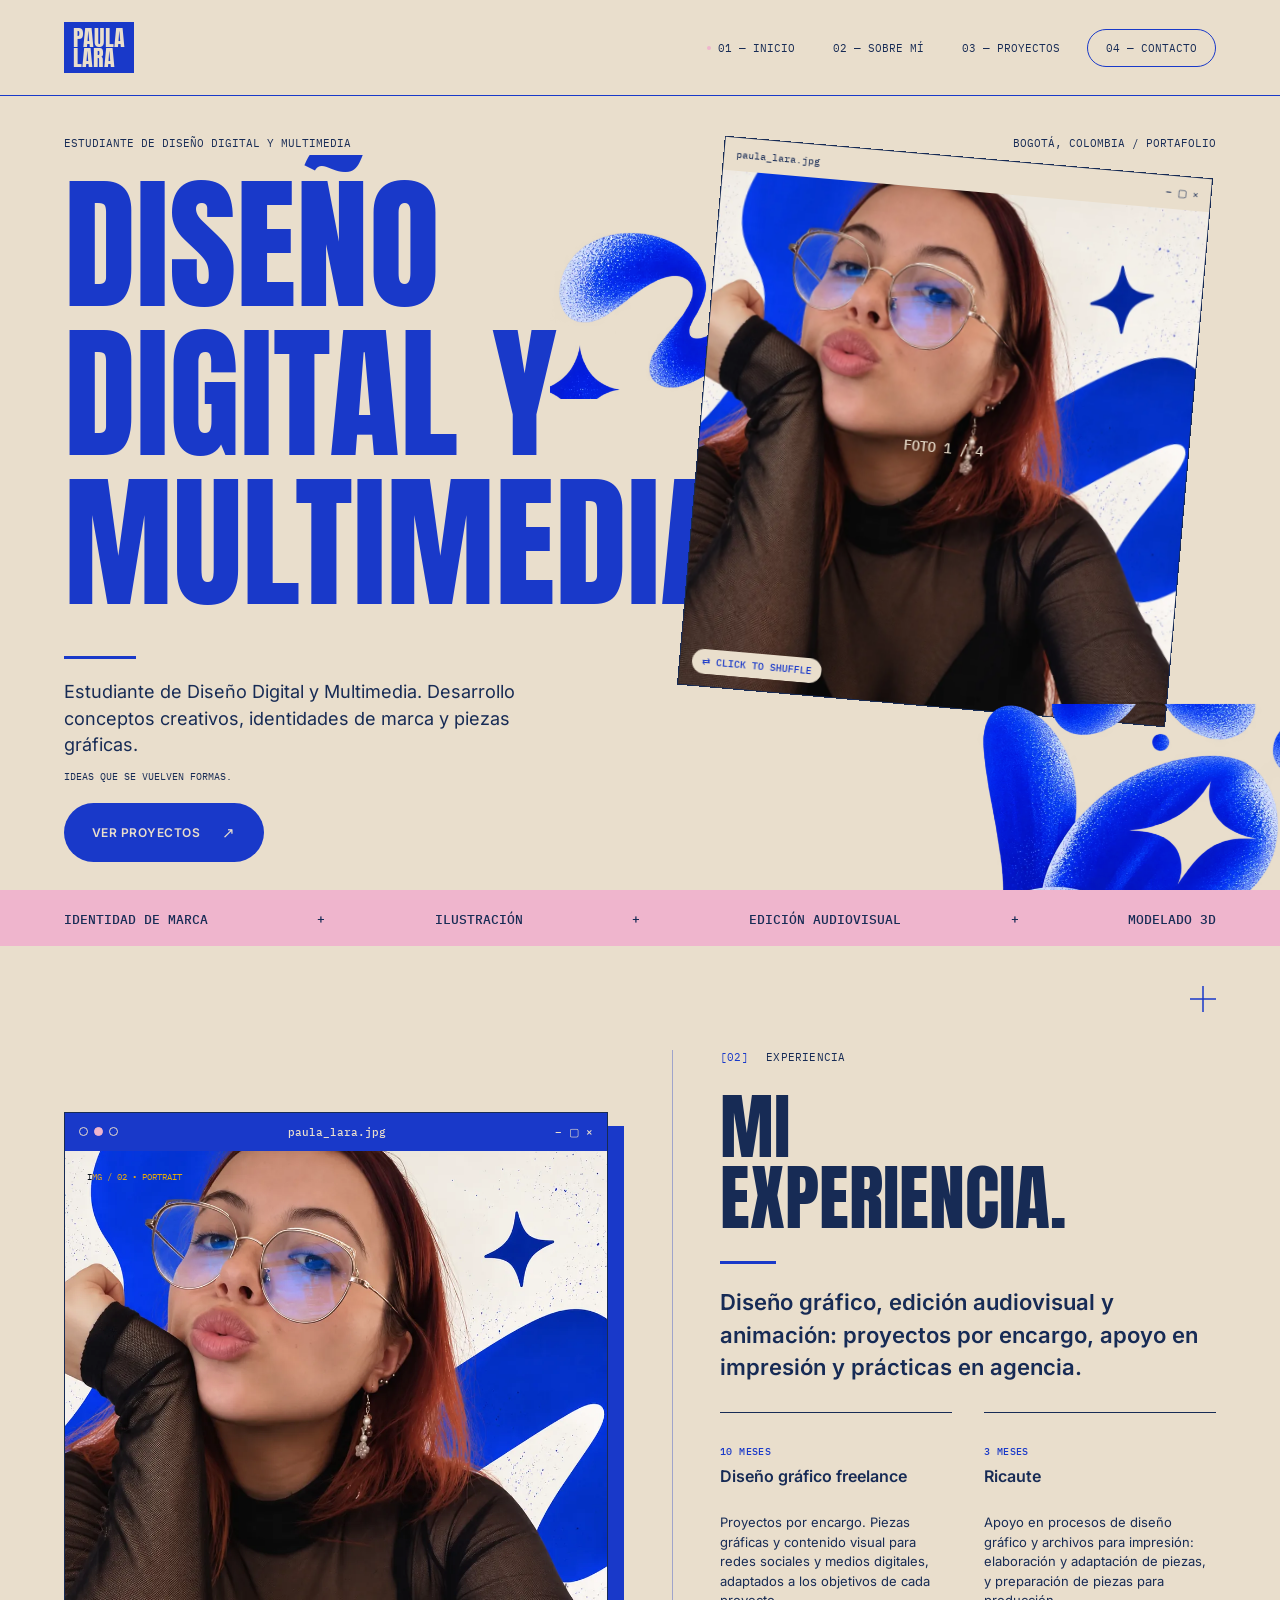
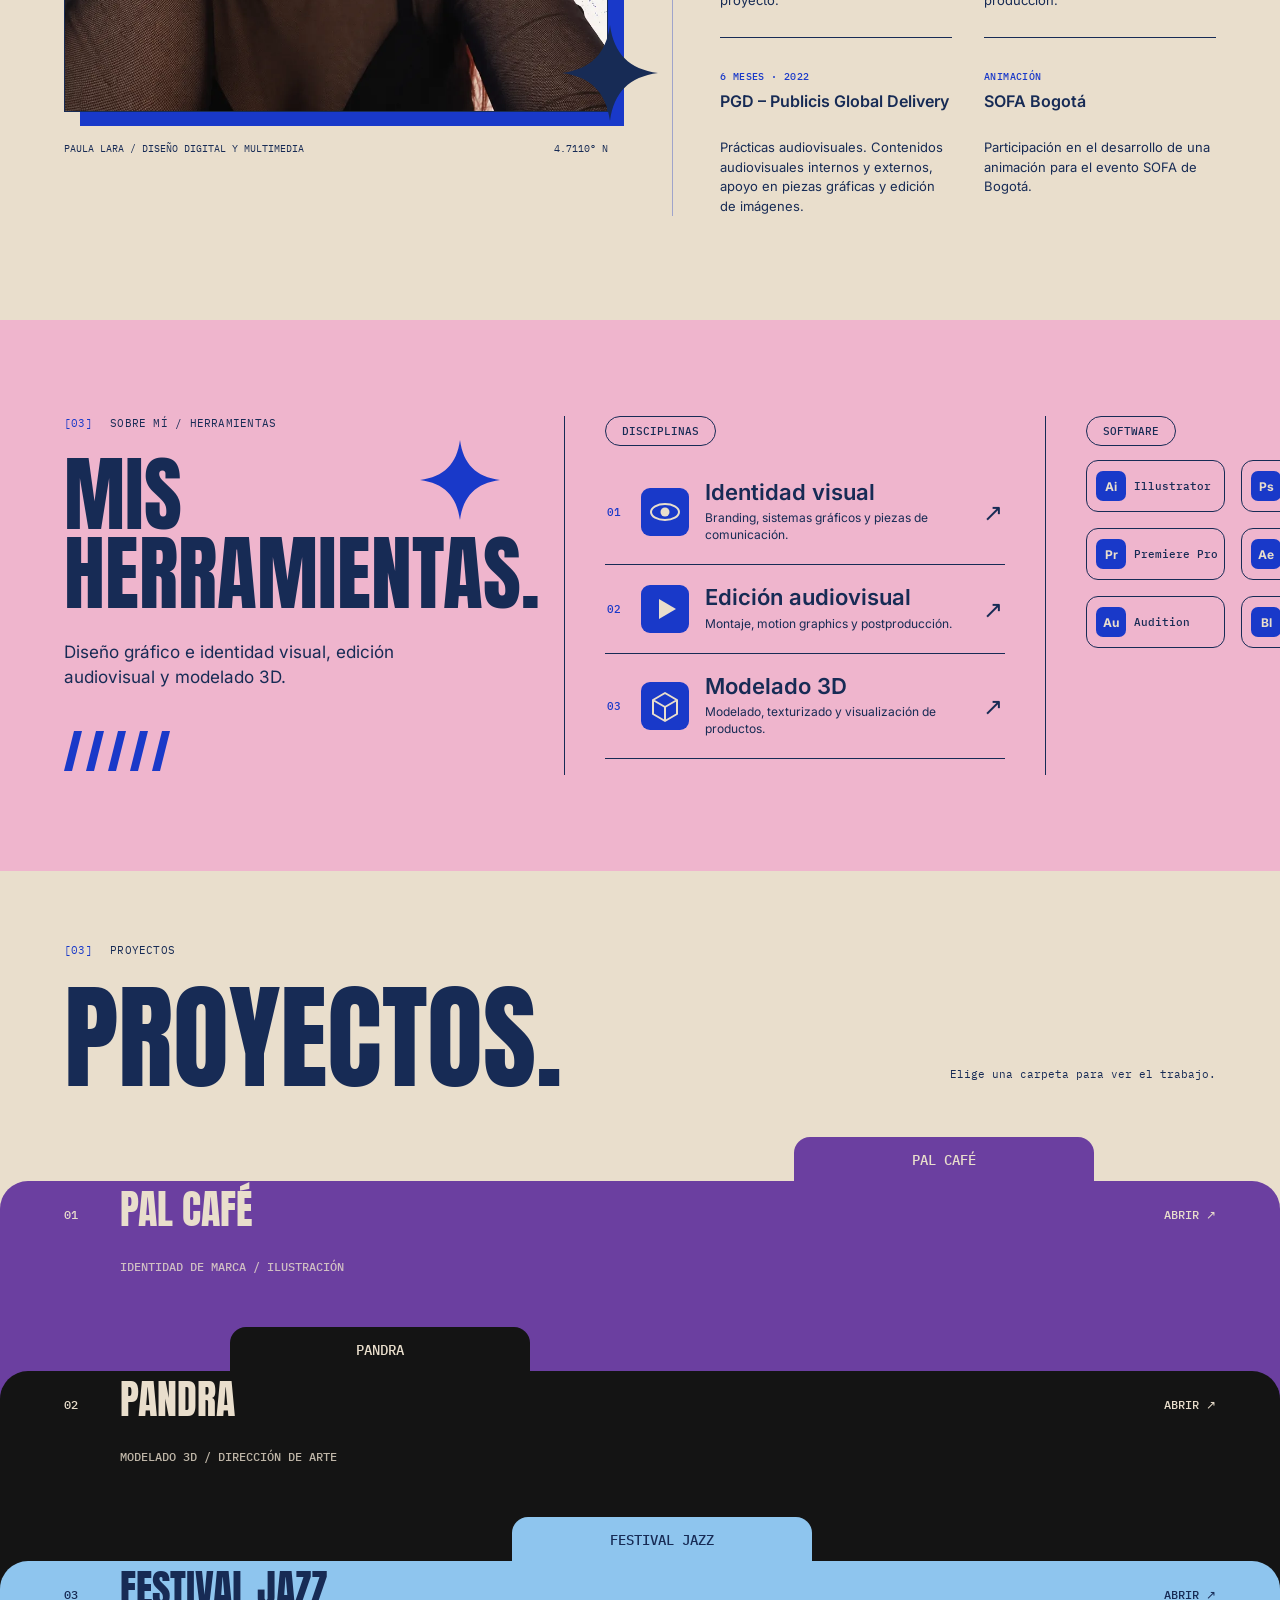
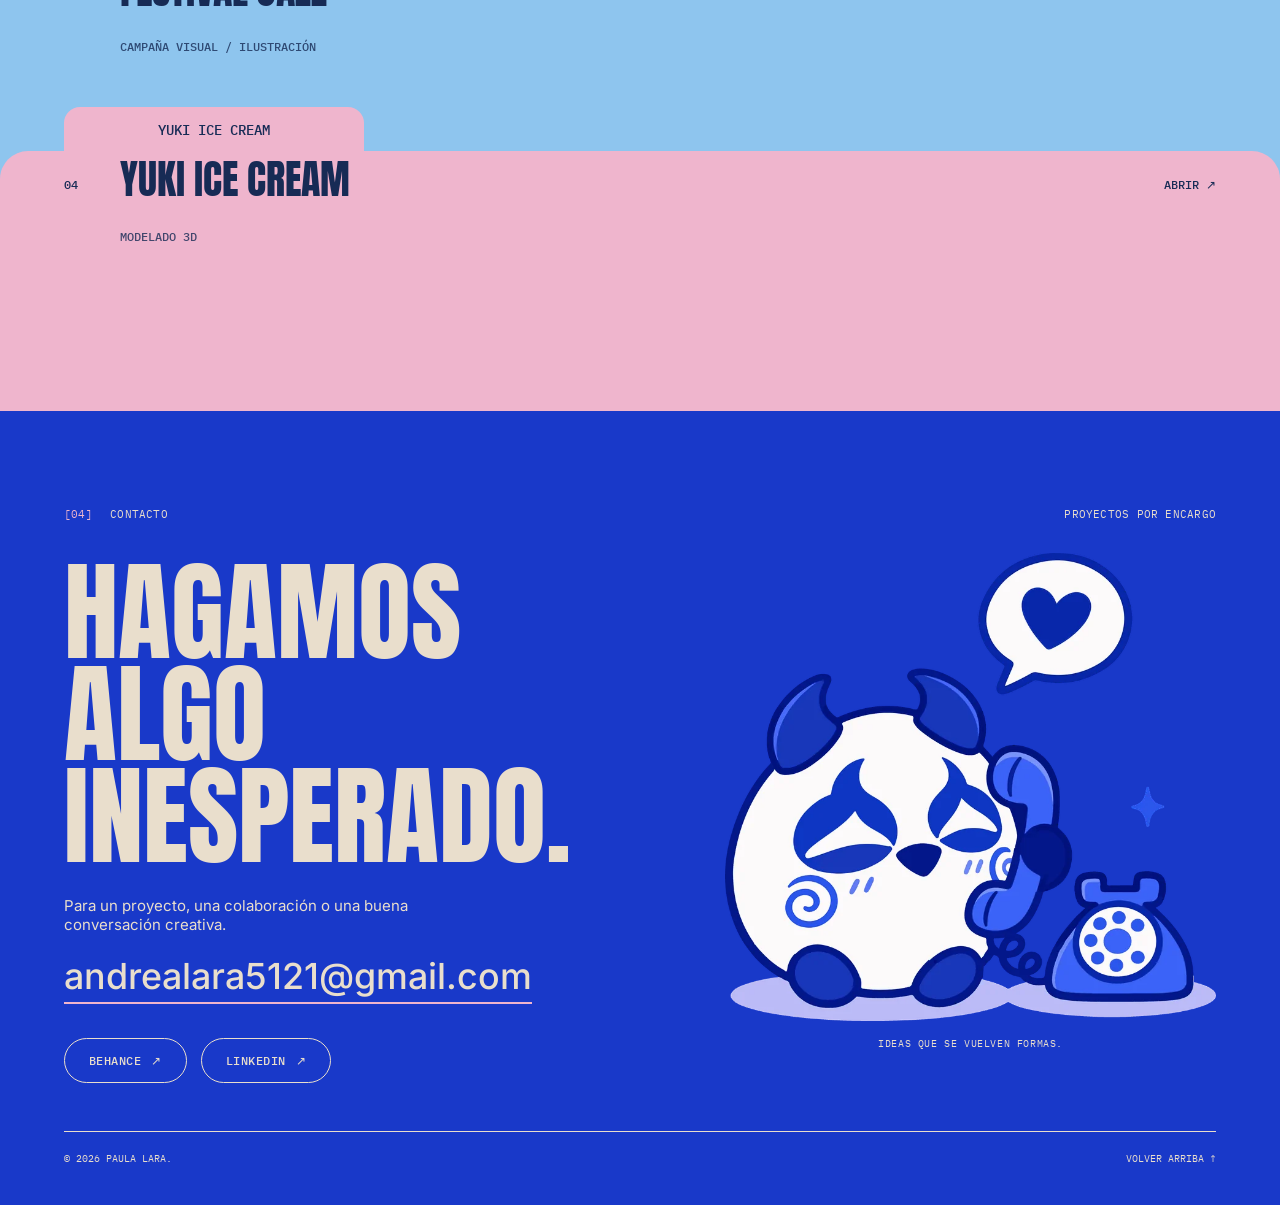
==== index.html @ 3747bb67 "Add files via upload" ====
<!doctype html>
<html lang="es">
<head>
<meta charset="utf-8">
<meta name="viewport" content="width=device-width, initial-scale=1">
<title>Paula Lara — Diseño Digital y Multimedia</title>
<meta name="description" content="Portafolio de Paula Lara, estudiante de Diseño Digital y Multimedia en Bogotá: identidad de marca, ilustración, edición audiovisual y modelado 3D.">
<link rel="preload" href="assets/fonts/anton-latin-400-normal.woff2" as="font" type="font/woff2" crossorigin>
<link rel="icon" href="assets/favicon.svg" type="image/svg+xml">
<meta name="theme-color" content="#1939C9">
<meta property="og:title" content="Paula Lara — Diseño Digital y Multimedia">
<meta property="og:description" content="Portafolio: identidad de marca, ilustración, edición audiovisual y modelado 3D.">
<link rel="stylesheet" href="styles.css">
</head>
<body>

<svg width="0" height="0" style="position:absolute" aria-hidden="true">
  <symbol id="star" viewBox="0 0 100 100"><path d="M50 0C54 30 70 46 100 50C70 54 54 70 50 100C46 70 30 54 0 50C30 46 46 30 50 0Z"/></symbol>
</svg>

<header class="nav" id="top">
  <a class="brand" href="index.html#inicio" aria-label="Paula Lara, inicio"><span>PAULA</span><span>LARA</span></a>
  <button class="menu-btn" type="button" aria-expanded="false" aria-controls="menu">MENÚ <i aria-hidden="true"></i></button>
  <nav id="menu" aria-label="Principal">
    <a href="index.html#inicio" class="nav-link" data-id="inicio">01 — INICIO</a>
    <a href="index.html#sobre-mi" class="nav-link" data-id="sobre-mi">02 — SOBRE MÍ</a>
    <a href="index.html#proyectos" class="nav-link" data-id="proyectos">03 — PROYECTOS</a>
    <a href="index.html#contacto" class="nav-link nav-pill" data-id="contacto">04 — CONTACTO</a>
  </nav>
</header>

<main>

<!-- 01 INICIO -->
<section id="inicio" class="hero">
  <div class="meta"><span>ESTUDIANTE DE DISEÑO DIGITAL Y MULTIMEDIA</span><span>BOGOTÁ, COLOMBIA / PORTAFOLIO</span></div>

  <h1 class="title" aria-label="Diseño Digital y Multimedia.">
    <span class="line" aria-hidden="true"><span>DISEÑO</span></span>
    <span class="line" aria-hidden="true"><span>DIGITAL Y</span></span>
    <span class="line" aria-hidden="true"><span>MULTIMEDIA.</span></span>
  </h1>

  <img class="deco deco-onda" src="assets/onda.webp" alt="" aria-hidden="true">

  <div class="window" role="group" aria-label="Fotografías de Paula Lara">
    <div class="bar"><span>paula_lara.jpg</span><span aria-hidden="true">–  ▢  ×</span></div>
    <button class="photo" type="button" aria-label="Cambiar fotografía (1 de 4)">
      <!-- Pon tus fotos como assets/foto-1.webp … foto-4.webp (o .jpg); mientras tanto se ven los cuadrados negros -->
      <span class="slot is-on" data-n="1"><img src="assets/paula-selfie.webp" alt="" data-fallback="assets/foto-1.jpg" width="1000" height="1200" decoding="async"><em>FOTO 1 / 4</em></span>
      <span class="slot" data-n="2"><img src="assets/foto-2.webp" alt="" data-fallback="assets/foto-2.jpg" width="1000" height="1200" decoding="async"><em>FOTO 2 / 4</em></span>
      <span class="slot" data-n="3"><img src="assets/foto-3.webp" alt="" data-fallback="assets/foto-3.jpg" width="1000" height="1200" decoding="async"><em>FOTO 3 / 4</em></span>
      <span class="slot" data-n="4"><img src="assets/foto-4.webp" alt="" data-fallback="assets/foto-4.jpg" width="1000" height="1200" decoding="async"><em>FOTO 4 / 4</em></span>
      <span class="tint tint-multiply"></span>
      <span class="tint tint-color"></span>
      <span class="hint" aria-hidden="true">⇄ CLICK TO SHUFFLE</span>
    </button>
  </div>

  <img class="deco deco-flor" loading="lazy" decoding="async" src="assets/flor.webp" alt="" aria-hidden="true">

  <div class="intro">
    <i class="rule"></i>
    <p class="clip"><span>Estudiante de Diseño Digital y Multimedia. Desarrollo conceptos creativos, identidades de marca y piezas gráficas.</span></p>
    <small class="clip"><span>IDEAS QUE SE VUELVEN FORMAS.</span></small>
    <a class="cta" href="#proyectos"><span>VER PROYECTOS</span><b aria-hidden="true">↗</b></a>
  </div>

  <ul class="ticker" aria-label="Disciplinas">
    <li><a href="#proyectos">IDENTIDAD DE MARCA<b aria-hidden="true">↗</b></a></li>
    <li class="sep" aria-hidden="true">+</li>
    <li><a href="#proyectos">ILUSTRACIÓN<b aria-hidden="true">↗</b></a></li>
    <li class="sep" aria-hidden="true">+</li>
    <li><a href="#proyectos">EDICIÓN AUDIOVISUAL<b aria-hidden="true">↗</b></a></li>
    <li class="sep" aria-hidden="true">+</li>
    <li><a href="#proyectos">MODELADO 3D<b aria-hidden="true">↗</b></a></li>
  </ul>
</section>

<!-- 02 SOBRE MÍ · experiencia -->
<section id="sobre-mi" class="about">
  <svg class="crosshair" width="26" height="26" viewBox="0 0 26 26" aria-hidden="true"><path d="M13 0V26M0 13H26" stroke="currentColor" stroke-width="1.5"/></svg>
  <i class="hairline" aria-hidden="true"></i>

  <figure class="portrait">
    <div class="win">
      <div class="win-bar"><span class="dots" aria-hidden="true"><i></i><i></i><i></i></span><span>paula_lara.jpg</span><span aria-hidden="true">–  ▢  ×</span></div>
      <div class="win-slot">
        <img loading="lazy" decoding="async" width="1000" height="1200" src="assets/paula-selfie.webp" alt="Paula Lara con gafas frente a un fondo azul abstracto">
        <span class="slot-label" aria-hidden="true">IMG / 02 • PORTRAIT</span>
      </div>
    </div>
    <svg class="float-star flourish" viewBox="0 0 100 100" aria-hidden="true"><use href="#star"/></svg>
    <figcaption><span>PAULA LARA / DISEÑO DIGITAL Y MULTIMEDIA</span><span>4.7110° N</span></figcaption>
  </figure>

  <div class="about-text">
    <p class="label"><span>[02]</span> EXPERIENCIA</p>
    <h2>MI<br>EXPERIENCIA.</h2>
    <i class="accent"></i>
    <p class="lead">Diseño gráfico, edición audiovisual y animación: proyectos por encargo, apoyo en impresión y prácticas en agencia.</p>
    <div class="xp">
      <article class="xp-item">
        <h3><button type="button" class="xp-btn" aria-expanded="true" aria-controls="xp-1"><small>10 MESES</small><span class="xp-t">Diseño gráfico freelance</span><i class="xp-ico" aria-hidden="true"></i></button></h3>
        <div class="xp-panel" id="xp-1" role="region"><div><p>Proyectos por encargo. Piezas gráficas y contenido visual para redes sociales y medios digitales, adaptados a los objetivos de cada proyecto.</p></div></div>
      </article>
      <article class="xp-item">
        <h3><button type="button" class="xp-btn" aria-expanded="true" aria-controls="xp-2"><small>3 MESES</small><span class="xp-t">Ricaute</span><i class="xp-ico" aria-hidden="true"></i></button></h3>
        <div class="xp-panel" id="xp-2" role="region"><div><p>Apoyo en procesos de diseño gráfico y archivos para impresión: elaboración y adaptación de piezas, y preparación de piezas para producción.</p></div></div>
      </article>
      <article class="xp-item">
        <h3><button type="button" class="xp-btn" aria-expanded="true" aria-controls="xp-3"><small>6 MESES · 2022</small><span class="xp-t">PGD – Publicis Global Delivery</span><i class="xp-ico" aria-hidden="true"></i></button></h3>
        <div class="xp-panel" id="xp-3" role="region"><div><p>Prácticas audiovisuales. Contenidos audiovisuales internos y externos, apoyo en piezas gráficas y edición de imágenes.</p></div></div>
      </article>
      <article class="xp-item">
        <h3><button type="button" class="xp-btn" aria-expanded="true" aria-controls="xp-4"><small>ANIMACIÓN</small><span class="xp-t">SOFA Bogotá</span><i class="xp-ico" aria-hidden="true"></i></button></h3>
        <div class="xp-panel" id="xp-4" role="region"><div><p>Participación en el desarrollo de una animación para el evento SOFA de Bogotá.</p></div></div>
      </article>
    </div>
  </div>
</section>

<!-- 03 HERRAMIENTAS -->
<section id="herramientas" class="tools" aria-labelledby="tools-title">
  <div class="tools-title">
    <div>
      <p class="label"><span>[03]</span> SOBRE MÍ / HERRAMIENTAS</p>
      <h2 id="tools-title">MIS<br>HERRAMIENTAS.</h2>
      <p class="tools-copy">Diseño gráfico e identidad visual, edición audiovisual y modelado 3D.</p>
    </div>
    <svg class="float-star tools-star" viewBox="0 0 100 100" aria-hidden="true"><use href="#star"/></svg>
    <svg class="slashes" width="120" height="48" viewBox="0 0 120 48" aria-hidden="true">
      <g fill="currentColor"><path d="M10 4h8L8 44H0z"/><path d="M32 4h8L30 44h-8z"/><path d="M54 4h8L52 44h-8z"/><path d="M76 4h8L74 44h-8z"/><path d="M98 4h8L96 44h-8z"/></g>
    </svg>
  </div>

  <i class="vline" aria-hidden="true"></i>

  <div class="tools-list">
    <p class="pill">DISCIPLINAS</p>
    <ol>
      <li><a class="disc" href="#proyectos">
        <span class="n">01</span>
        <span class="ico"><svg viewBox="0 0 48 48" aria-hidden="true"><ellipse cx="24" cy="24" rx="14" ry="8" fill="none" stroke="currentColor" stroke-width="2"/><circle cx="24" cy="24" r="4.5" fill="currentColor"/></svg></span>
        <span class="tx"><b>Identidad visual</b><small>Branding, sistemas gráficos y piezas de comunicación.</small></span>
        <span class="ar" aria-hidden="true">↗</span></a></li>
      <li><a class="disc" href="#proyectos">
        <span class="n">02</span>
        <span class="ico"><svg viewBox="0 0 48 48" aria-hidden="true"><path d="M18 14l17 10-17 10z" fill="currentColor"/></svg></span>
        <span class="tx"><b>Edición audiovisual</b><small>Montaje, motion graphics y postproducción.</small></span>
        <span class="ar" aria-hidden="true">↗</span></a></li>
      <li><a class="disc" href="#proyectos">
        <span class="n">03</span>
        <span class="ico"><svg viewBox="0 0 48 48" aria-hidden="true"><path d="M24 11l12 7v14l-12 7-12-7V18z M12 18l12 7 12-7 M24 25v14" fill="none" stroke="currentColor" stroke-width="2" stroke-linejoin="round"/></svg></span>
        <span class="tx"><b>Modelado 3D</b><small>Modelado, texturizado y visualización de productos.</small></span>
        <span class="ar" aria-hidden="true">↗</span></a></li>
    </ol>
  </div>

  <i class="vline" aria-hidden="true"></i>

  <div class="tools-soft">
    <p class="pill">SOFTWARE</p>
    <ul>
      <li><span class="chip"><i>Ai</i>Illustrator</span></li>
      <li><span class="chip"><i>Ps</i>Photoshop</span></li>
      <li><span class="chip"><i>Pr</i>Premiere Pro</span></li>
      <li><span class="chip"><i>Ae</i>After Effects</span></li>
      <li><span class="chip"><i>Au</i>Audition</span></li>
      <li><span class="chip"><i>Bl</i>Blender</span></li>
    </ul>
  </div>
</section>

<!-- 03 PROYECTOS · carpetas -->
<section id="proyectos" class="projects" aria-labelledby="proj-title">
  <header class="proj-head">
    <p class="label"><span>[03]</span> PROYECTOS</p>
    <h2 id="proj-title">PROYECTOS.</h2>
    <p class="proj-note">Elige una carpeta para ver el trabajo.</p>
  </header>
  <div class="stack" data-active="0">

    <article class="folder" data-i="1" style="--bg:#6B3FA0;--ink:var(--cream);--tab:62%">
      <button class="folder-hit" type="button" aria-expanded="false" aria-label="Abrir carpeta Pal Café"></button>
      <span class="tab"><span>PAL CAFÉ</span></span>
      <div class="strip"><span class="no">01</span><span class="nm">PAL CAFÉ</span><span class="more">ABRIR ↗</span><span class="det">IDENTIDAD DE MARCA / ILUSTRACIÓN</span></div>
      <div class="content">
        <button class="close" type="button">CERRAR ✕</button>
        <div class="txt">
          <p class="label">[03] PROYECTOS / 01</p>
          <h3>PAL CAFÉ</h3>
          <p class="sum">Identidad de marca con una paloma como personaje, inspirada en la cultura cafetera de Bogotá.</p>
          <p class="meta-k">DISCIPLINAS</p><p class="meta-v">IDENTIDAD DE MARCA / ILUSTRACIÓN</p>
          <a class="cta" href="caso-palcafe.html"><span>VER PROYECTO</span><b aria-hidden="true">↗</b></a>
        </div>
        <div class="sq has-img"><img src="assets/proy-palcafe.webp" alt="" width="880" height="880" loading="lazy" decoding="async"></div>
      </div>
    </article>

    <article class="folder" data-i="2" style="--bg:#141414;--ink:var(--cream);--tab:18%">
      <button class="folder-hit" type="button" aria-expanded="false" aria-label="Abrir carpeta Pandra"></button>
      <span class="tab"><span>PANDRA</span></span>
      <div class="strip"><span class="no">02</span><span class="nm">PANDRA</span><span class="more">ABRIR ↗</span><span class="det">MODELADO 3D / DIRECCIÓN DE ARTE</span></div>
      <div class="content">
        <button class="close" type="button">CERRAR ✕</button>
        <div class="txt">
          <p class="label">[03] PROYECTOS / 02</p>
          <h3>PANDRA</h3>
          <p class="sum">Exploración tridimensional de una bebida energizante: modelado 3D, materiales, texturas e iluminación.</p>
          <p class="meta-k">DISCIPLINAS</p><p class="meta-v">MODELADO 3D / DIRECCIÓN DE ARTE</p>
          <a class="cta" href="caso-pandra.html"><span>VER PROYECTO</span><b aria-hidden="true">↗</b></a>
        </div>
        <div class="sq has-img"><img src="assets/proy-pandra.webp" alt="" width="880" height="880" loading="lazy" decoding="async"></div>
      </div>
    </article>

    <article class="folder" data-i="3" style="--bg:#8EC5EE;--ink:var(--navy);--tab:40%">
      <button class="folder-hit" type="button" aria-expanded="false" aria-label="Abrir carpeta Festival Jazz"></button>
      <span class="tab"><span>FESTIVAL JAZZ</span></span>
      <div class="strip"><span class="no">03</span><span class="nm">FESTIVAL JAZZ</span><span class="more">ABRIR ↗</span><span class="det">CAMPAÑA VISUAL / ILUSTRACIÓN</span></div>
      <div class="content">
        <button class="close" type="button">CERRAR ✕</button>
        <div class="txt">
          <p class="label">[03] PROYECTOS / 03</p>
          <h3>FESTIVAL JAZZ</h3>
          <p class="sum">Campaña visual que celebra el jazz como punto de encuentro cultural en la ciudad.</p>
          <p class="meta-k">DISCIPLINAS</p><p class="meta-v">CAMPAÑA VISUAL / ILUSTRACIÓN</p>
          <a class="cta" href="caso-jazz.html"><span>VER PROYECTO</span><b aria-hidden="true">↗</b></a>
        </div>
        <div class="sq has-img"><img src="assets/proy-jazz.webp" alt="" width="880" height="880" loading="lazy" decoding="async"></div>
      </div>
    </article>

    <article class="folder" data-i="4" style="--bg:var(--pink);--ink:var(--navy);--tab:5%">
      <button class="folder-hit" type="button" aria-expanded="false" aria-label="Abrir carpeta Yuki Ice Cream"></button>
      <span class="tab"><span>YUKI ICE CREAM</span></span>
      <div class="strip"><span class="no">04</span><span class="nm">YUKI ICE CREAM</span><span class="more">ABRIR ↗</span><span class="det">MODELADO 3D</span></div>
      <div class="content">
        <button class="close" type="button">CERRAR ✕</button>
        <div class="txt">
          <p class="label">[03] PROYECTOS / 04</p>
          <h3>YUKI ICE CREAM</h3>
          <p class="sum">Yuki Ice Cream es un proyecto de diseño 3D que propone una heladería inspirada en la arquitectura japonesa. A través de Blender, se creó un espacio de libre exploración que combina elementos tradicionales, fantasía y tonos pastel para ofrecer una experiencia visual acogedora y original.</p>
          <p class="meta-k">DISCIPLINAS</p><p class="meta-v">MODELADO 3D</p>
          <a class="cta" href="caso-04.html"><span>VER PROYECTO</span><b aria-hidden="true">↗</b></a>
        </div>
        <div class="sq"><span>FOTO / IMAGEN DEL PROYECTO</span></div>
      </div>
    </article>

  </div>
</section>

<!-- 04 CONTACTO -->
<section id="contacto" class="contact">
  <div class="c-top"><p class="label"><span>[04]</span> CONTACTO</p><p class="label">PROYECTOS POR ENCARGO</p></div>
  <div class="c-grid">
    <div class="c-main">
      <h2 aria-label="Hagamos algo inesperado.">
        <span class="line" aria-hidden="true"><span>HAGAMOS</span></span>
        <span class="line" aria-hidden="true"><span>ALGO</span></span>
        <span class="line" aria-hidden="true"><span>INESPERADO.</span></span>
      </h2>
      <p class="c-lead">Para un proyecto, una colaboración o una buena conversación creativa.</p>
      <a class="mail" href="mailto:andrealara5121@gmail.com">andrealara5121@gmail.com</a>
      <div class="c-links">
        <a class="btn-red" href="https://www.behance.net/paulaalarape1" rel="noopener" target="_blank">BEHANCE <i aria-hidden="true">↗</i></a>
        <a class="btn-red" href="https://www.linkedin.com/in/paula-andrea-lara-perez-685857446/" rel="noopener" target="_blank">LINKEDIN <i aria-hidden="true">↗</i></a>
      </div>
    </div>
    <figure class="c-art">
      <img loading="lazy" decoding="async" src="assets/mascota.webp" alt="Ilustración de una criatura azul hablando por un teléfono antiguo, con un corazón en el globo de diálogo" width="800" height="763">
      <figcaption class="c-tag">IDEAS QUE SE VUELVEN FORMAS.</figcaption>
    </figure>
  </div>
  <footer><span>© 2026 PAULA LARA.</span><a href="#top">VOLVER ARRIBA ↑</a></footer>
</section>

</main>
<script src="main.js"></script>
</body>
</html>
---- styles.css ----
@font-face{font-family:'Anton';font-weight:400;font-style:normal;font-display:swap;src:url(assets/fonts/anton-latin-400-normal.woff2) format('woff2')}
@font-face{font-family:'Inter';font-weight:400;font-style:normal;font-display:swap;src:url(assets/fonts/inter-latin-400-normal.woff2) format('woff2')}
@font-face{font-family:'Inter';font-weight:500;font-style:normal;font-display:swap;src:url(assets/fonts/inter-latin-500-normal.woff2) format('woff2')}
@font-face{font-family:'Inter';font-weight:600;font-style:normal;font-display:swap;src:url(assets/fonts/inter-latin-600-normal.woff2) format('woff2')}
@font-face{font-family:'Inter';font-weight:700;font-style:normal;font-display:swap;src:url(assets/fonts/inter-latin-700-normal.woff2) format('woff2')}
@font-face{font-family:'IBM Plex Mono';font-weight:400;font-style:normal;font-display:swap;src:url(assets/fonts/ibm-plex-mono-latin-400-normal.woff2) format('woff2')}
@font-face{font-family:'IBM Plex Mono';font-weight:500;font-style:normal;font-display:swap;src:url(assets/fonts/ibm-plex-mono-latin-500-normal.woff2) format('woff2')}
:root{--blue:#1939C9;--cream:#E9DECC;--pink:#EFB5CD;--navy:#172B55;
--ease:cubic-bezier(.22,.61,.36,1);--mono:'IBM Plex Mono',ui-monospace,monospace;--pad:64px}
*{box-sizing:border-box}
html{scroll-behavior:smooth;scroll-padding-top:96px}
body{margin:0;background:var(--cbg,var(--cream));color:var(--ink,var(--navy));font-family:Inter,system-ui,sans-serif;-webkit-font-smoothing:antialiased}
a{color:inherit;text-decoration:none}
img{display:block;max-width:100%}
button{font:inherit;color:inherit}
:focus-visible{outline:3px solid var(--blue);outline-offset:3px}
.sr-only{position:absolute;width:1px;height:1px;overflow:hidden;clip:rect(0 0 0 0);white-space:nowrap}
.label{font:400 11px/14px var(--mono);margin:0;letter-spacing:.02em}
.label span{color:var(--blue);margin-right:10px}

/* ───────── NAV ───────── */
.nav{position:sticky;top:0;z-index:30;display:flex;justify-content:space-between;align-items:center;
 padding:0 var(--pad);height:96px;background:var(--cbg,var(--cream));border-bottom:1px solid var(--accent,var(--blue))}
.brand{display:flex;flex-direction:column;background:var(--blue);color:var(--cream);padding:6px 9px 5px;font:400 22px/.92 Anton,sans-serif;letter-spacing:.01em}
.nav nav{display:flex;gap:16px;align-items:center}
.nav-link{font:400 11px/14px var(--mono);color:var(--ink,var(--navy));padding:7px 10px;border-radius:100px;border:1px solid transparent;position:relative;
 transition:background-color .2s ease,color .2s ease,border-color .2s ease}
.nav-pill{border-color:var(--accent,var(--blue));padding:11px 18px}
/* ningún botón empieza en azul: solo al pasar el cursor / enfocar */
.nav-link:hover,.nav-link:focus-visible{background:var(--accent,var(--blue));color:var(--cbg,var(--cream))}
/* página actual: solo un punto rosa (no es "hover") */
.nav-link[aria-current]::before{content:"";position:absolute;left:3px;top:50%;width:4px;height:4px;margin-top:-2px;border-radius:50%;background:var(--pink)}
.nav-link[aria-current]{padding-left:14px}
.menu-btn{display:none}

/* ───────── 01 INICIO ───────── */
.hero{position:relative;min-height:850px;padding:40px var(--pad) 0;overflow:hidden}
.meta{display:flex;justify-content:space-between;font:400 11px var(--mono)}
.title{margin:20px 0 0;font:400 clamp(96px,11.4vw,168px)/1.02 Anton,sans-serif;color:var(--blue);position:relative;z-index:1;width:fit-content}
.line{display:block;overflow:hidden;padding-top:.1em;margin-top:-.1em}
.line>span,.clip>span{display:block;transform:translateY(110%);animation:reveal .7s var(--ease) forwards}
.line:nth-child(2)>span{animation-delay:.12s}
.line:nth-child(3)>span{animation-delay:.24s}
@keyframes reveal{to{transform:translateY(0)}}

.window{position:absolute;right:90px;top:60px;width:490px;transform:rotate(5deg);z-index:2;border:1px solid var(--navy);background:var(--cream)}
.bar{display:flex;justify-content:space-between;padding:10px 12px;font:400 10px var(--mono);background:var(--cream)}
.photo{all:unset;display:block;position:relative;width:100%;aspect-ratio:473/500;overflow:hidden;cursor:pointer;background:#000}
.photo:focus-visible{outline:3px solid var(--blue);outline-offset:-3px}
.slot{position:absolute;inset:0;background:#000;opacity:0;transition:opacity .45s ease,transform .35s var(--ease);display:grid;place-items:center}
.slot.is-on{opacity:1}
.slot img{position:absolute;inset:0;width:100%;height:100%;object-fit:cover}
.slot em{font:500 14px var(--mono);font-style:normal;color:var(--cream);position:relative}
.tint{position:absolute;inset:0;opacity:0;pointer-events:none;transition:opacity .35s var(--ease)}
.tint-color{background:var(--blue);mix-blend-mode:color}
.tint-multiply{background:var(--cream);mix-blend-mode:multiply}
.photo.is-blue .tint-color{opacity:1}.photo.is-blue .tint-multiply{opacity:.55}
.photo.is-blue .slot{transform:scale(1.04)}
@media (hover:hover){.photo:hover .tint-color{opacity:1}.photo:hover .tint-multiply{opacity:.55}.photo:hover .slot{transform:scale(1.04)}}
.photo:focus-visible .tint-color{opacity:1}
.hint{position:absolute;left:12px;bottom:12px;padding:6px 10px;border-radius:100px;background:var(--cream);color:var(--blue);font:500 10px var(--mono)}

.deco{position:absolute;pointer-events:none}
.deco-onda{width:300px;left:calc(50% - 90px);top:130px;z-index:0;animation:float-a 11s ease-in-out infinite}
.deco-flor{width:380px;right:-60px;bottom:-50px;z-index:3;animation:float-b 14s ease-in-out infinite}
@keyframes float-a{50%{transform:translate(6px,-8px) rotate(1.5deg)}}
@keyframes float-b{50%{transform:translate(-5px,-6px) rotate(-1.5deg)}}

.intro{position:relative;z-index:3;max-width:470px;margin-top:40px}
.rule{display:block;width:72px;height:3px;background:var(--blue);margin-bottom:20px}
.clip{display:block;overflow:hidden}
.intro p{margin:0 0 12px;font-size:18px;line-height:1.45}
.intro p>span{animation-delay:.5s}
.intro small{font:400 10px var(--mono)}
.intro small>span{animation-delay:.62s}

/* botón: azul → rosa al pasar el cursor */
.cta{display:inline-flex;align-items:center;gap:22px;margin:20px 0 0;padding:20px 28px;border-radius:100px;background:var(--blue);color:var(--cream);
 font:600 12px Inter;letter-spacing:.04em;transition:background-color .25s ease,color .25s ease}
.cta b{font-weight:500;font-size:15px}
.cta:hover,.cta:focus-visible{background:var(--pink);color:var(--navy)}

/* disciplinas: la barra rosa NO se mueve; solo color + flecha */
.ticker{list-style:none;margin:0;padding:0 var(--pad);position:absolute;left:0;right:0;bottom:0;height:56px;z-index:4;
 background:var(--pink);display:flex;justify-content:space-between;align-items:center}
.ticker a{display:inline-block;position:relative;font:500 13px var(--mono);color:var(--navy);transition:color .25s ease}
.ticker b{position:absolute;left:100%;margin-left:5px;top:0;font-weight:500;opacity:0;transition:opacity .25s ease}
.ticker a:hover,.ticker a:focus-visible{color:var(--blue)}
.ticker a:hover b,.ticker a:focus-visible b{opacity:1}
.sep{font:500 13px var(--mono)}

/* ───────── 02 SOBRE MÍ ───────── */
.about{position:relative;display:grid;grid-template-columns:560px 1fr;gap:96px;align-items:center;padding:104px var(--pad)}
.crosshair{position:absolute;right:var(--pad);top:40px;color:var(--blue)}
.hairline{position:absolute;left:calc(var(--pad) + 560px + 48px);top:104px;bottom:104px;width:1px;background:var(--blue);opacity:.35}
.portrait{margin:0;position:relative}
.win{position:relative;border:1.5px solid var(--navy);background:var(--cream);box-shadow:16px 14px 0 var(--blue);width:544px}
.win-bar{display:flex;align-items:center;justify-content:space-between;gap:12px;padding:0 14px;height:38px;background:var(--blue);color:var(--cream);font:500 11px var(--mono)}
.dots{display:flex;gap:6px}
.dots i{width:9px;height:9px;border-radius:50%;border:1.2px solid var(--cream)}
.dots i:nth-child(2){background:var(--pink);border-color:var(--pink)}
.win-slot{position:relative;aspect-ratio:544/562;background:var(--pink);overflow:hidden}
.win-slot img{width:100%;height:100%;object-fit:cover}
.slot-label{position:absolute;left:22px;top:20px;font:400 9px var(--mono);color:var(--cream);mix-blend-mode:difference}
.float-star{fill:var(--navy);animation:spin-float 6s ease-in-out infinite}
.flourish{position:absolute;right:-34px;bottom:34px;width:96px;height:96px}
@keyframes spin-float{50%{transform:rotate(45deg) scale(.88)}}
.portrait figcaption{display:flex;justify-content:space-between;margin-top:30px;width:544px;font:400 10px var(--mono)}

.about-text h2{font:400 72px/.98 Anton,sans-serif;margin:28px 0 28px}
.accent{display:block;width:56px;height:3px;background:var(--blue);margin-bottom:22px}
.lead{font:600 22px/1.48 Inter;margin:0 0 28px;max-width:560px}
.xp{display:grid;grid-template-columns:1fr 1fr;gap:26px 32px}
.xp-item{border-top:1px solid var(--navy)}
.xp-btn{all:unset;display:block;width:100%;box-sizing:border-box;padding-top:14px;position:relative;cursor:default}
.xp-btn:focus-visible{outline:3px solid var(--blue);outline-offset:3px}
.xp small{display:block;font:500 10px var(--mono);color:var(--blue);letter-spacing:.04em}
.xp-t{display:block;font:600 16px/1.25 Inter;margin:8px 0}
.xp-ico{display:none}
.xp-panel{display:grid;grid-template-rows:1fr;transition:grid-template-rows .4s var(--ease)}
.xp-panel>div{overflow:hidden}
.xp p{font-size:13px;line-height:1.5;margin:0}

/* ───────── 03 HERRAMIENTAS ───────── */
.tools{background:var(--pink);display:grid;grid-template-columns:460px 1px 400px 1px 290px;gap:40px;padding:96px var(--pad);align-items:stretch}
.vline{background:var(--navy)}
.tools-title{position:relative;display:flex;flex-direction:column;justify-content:space-between}
.tools h2{font:400 82px/.96 Anton,sans-serif;margin:26px 0}
.tools-copy{font-size:17px;line-height:1.5;margin:0;max-width:340px}
.tools-star{position:absolute;right:24px;top:24px;width:80px;height:80px;fill:var(--blue)}
.slashes{color:var(--blue);margin-top:36px;animation:slide 3s ease-in-out infinite}
@keyframes slide{50%{transform:translateX(12px)}}
.pill{display:inline-block;margin:0 0 14px;padding:7px 16px;border:1.2px solid var(--navy);border-radius:999px;font:500 11px var(--mono)}
.tools-list ol{list-style:none;margin:0;padding:0}
.disc{display:flex;align-items:center;gap:16px;padding:20px 2px;border-bottom:1px solid var(--navy);transition:background-color .3s var(--ease),padding .3s var(--ease)}
.disc .n{font:500 11px var(--mono);color:var(--blue);width:18px}
.ico{flex:none;width:48px;height:48px;border-radius:9px;background:var(--blue);color:var(--cream);display:grid;place-items:center;transition:background-color .3s ease}
.ico svg{width:100%;height:100%}
.tx{flex:1;display:flex;flex-direction:column;gap:5px;min-width:0}
.tx b{font:600 22px/1.15 Inter;transition:color .3s ease}
.tx small{font-size:12px;line-height:1.4}
.ar{font:500 24px var(--mono);transition:color .3s ease}
.disc:hover,.disc:focus-visible{background:var(--cream);padding-left:14px;padding-right:14px}
.disc:hover .ico,.disc:focus-visible .ico{background:var(--navy)}
.disc:hover b,.disc:hover .ar,.disc:focus-visible b,.disc:focus-visible .ar{color:var(--blue)}
.tools-soft ul{list-style:none;margin:0;padding:0;display:grid;grid-template-columns:1fr 1fr;gap:16px}
.chip{display:flex;align-items:center;gap:8px;height:52px;padding:0 6px 0 9px;border:1.2px solid var(--navy);border-radius:12px;font:500 10.5px var(--mono);white-space:nowrap;
 transition:background-color .25s ease,color .25s ease,border-color .25s ease;cursor:default}
.chip i{font:700 12px Inter;font-style:normal;width:30px;height:30px;border-radius:7px;background:var(--blue);color:var(--cream);display:grid;place-items:center;flex:none;transition:background-color .25s ease,color .25s ease}
.chip:hover{background:var(--blue);border-color:var(--blue);color:var(--cream)}
.chip:hover i{background:var(--pink);color:var(--navy)}

/* ───────── 03 PROYECTOS · carpetas ───────── */
.projects{background:var(--cream)}
.proj-head{padding:72px var(--pad) 0;display:grid;grid-template-columns:1fr auto;align-items:end;gap:8px 32px}
.proj-head .label{grid-column:1/-1}
.proj-head h2{font:400 clamp(72px,9vw,128px)/.94 Anton,sans-serif;margin:18px 0 0;color:var(--navy)}
.proj-note{margin:0 0 10px;font:400 11px var(--mono)}
.stack{position:relative;height:920px;overflow:hidden}
.folder{position:absolute;left:0;right:0;top:0;height:100%;transform:translateY(var(--y,0px));transition:transform .5s cubic-bezier(.65,0,.35,1);color:var(--ink)}
.folder::before{content:"";position:absolute;inset:0;background:var(--bg);border-radius:28px 28px 0 0}
.tab{position:absolute;top:-44px;left:var(--tab);width:300px;height:46px;background:var(--bg);border-radius:16px 16px 0 0;display:grid;place-items:center;font:500 14px var(--mono)}
.folder-hit{position:absolute;z-index:3;left:0;right:0;top:-44px;bottom:0;background:none;border:0;cursor:pointer;border-radius:28px 28px 0 0}
.folder-hit:focus-visible{outline-offset:-4px}
.folder.is-open .folder-hit{pointer-events:none}
.strip{position:absolute;left:var(--pad);right:var(--pad);top:0;height:60px;font:500 12px var(--mono);transition:opacity .35s ease}
.strip .no{position:absolute;left:0;top:7px}
.strip .nm{position:absolute;left:56px;top:3px;font:400 24px/1.1 Anton,sans-serif;transition:font-size .5s cubic-bezier(.65,0,.35,1),top .5s cubic-bezier(.65,0,.35,1)}
.stack[data-active="0"] .strip .nm{font-size:40px;top:6px}
.strip .more{position:absolute;right:0;top:7px}
.stack[data-active="0"] .strip .no,.stack[data-active="0"] .strip .more{top:26px}
.strip .no,.strip .more{transition:top .5s cubic-bezier(.65,0,.35,1)}
.strip .det{position:absolute;left:56px;top:78px;opacity:0;transition:opacity .35s ease}
.stack[data-active="0"] .strip .det{opacity:.8}
.folder.is-open .strip{opacity:0}
.content{position:absolute;inset:0;padding:40px var(--pad);display:grid;grid-template-columns:1fr 440px;gap:48px;align-content:start;
 opacity:0;transition:opacity .4s ease;pointer-events:none}
.folder.is-open .content{opacity:1;pointer-events:auto;transition-delay:.15s}
.close{position:absolute;right:var(--pad);top:40px;background:none;border:0;cursor:pointer;font:500 12px var(--mono);padding:4px 0;z-index:4}
.close:hover{text-decoration:underline}
.content .txt{padding-top:0}
.content h3{font:400 128px/.94 Anton,sans-serif;margin:30px 0 0}
.sum{font-size:20px;line-height:1.5;max-width:560px;margin:26px 0 24px}
.meta-k{font:500 10px var(--mono);opacity:.75;margin:0 0 8px}
.meta-v{font:500 12px var(--mono);margin:0 0 28px}
.folder .cta{margin:0;background:var(--cream);color:var(--navy)}
.folder .cta:hover,.folder .cta:focus-visible{background:var(--blue);color:var(--cream)}
/* en la carpeta rosa el botón azul se lee mejor */
.folder[data-i="4"] .cta,.folder[data-i="3"] .cta{background:var(--blue);color:var(--cream)}
.folder[data-i="4"] .cta:hover,.folder[data-i="3"] .cta:hover{background:var(--cream);color:var(--navy)}
/* cuadrado perfecto: misma posición y misma animación en todas */
.sq{width:440px;height:440px;margin-top:30px;border:1.2px dashed var(--ink);border-radius:6px;background:color-mix(in srgb,var(--ink) 12%,transparent);
 display:grid;place-items:center;font:500 11px var(--mono);text-align:center;padding:12px;
 opacity:0;transform:translateY(40px) scale(.89);transition:transform .5s cubic-bezier(.65,0,.35,1),opacity .5s ease}
.folder.is-open .sq{opacity:1;transform:none}

/* ───────── 04 CONTACTO ───────── */
.contact{padding:96px var(--pad) 40px;background:var(--blue);color:var(--cream);position:relative;overflow:hidden}
.c-top{display:flex;justify-content:space-between}
.contact .label span{color:var(--pink)}
.c-grid{display:grid;grid-template-columns:1.25fr 1fr;gap:48px;align-items:center}
.contact h2{font:400 clamp(72px,8.5vw,122px)/.94 Anton,sans-serif;margin:40px 0 28px;color:var(--cream)}
.contact h2 .line:nth-child(1)>span{animation-delay:.1s}
.contact h2 .line:nth-child(2)>span{animation-delay:.24s}
.contact h2 .line:nth-child(3)>span{animation-delay:.38s}
/* el título entra cuando la sección aparece en pantalla */
.contact:not(.is-in) h2 .line>span{animation:none;transform:translateY(110%)}
.c-lead{font-size:15px;margin:0 0 20px;max-width:360px}
.mail{display:inline-block;font:500 clamp(22px,2.8vw,40px) Inter;border-bottom:2px solid var(--pink);padding-bottom:4px;transition:color .2s ease}
.mail:hover,.mail:focus-visible{color:var(--pink)}
.c-links{display:flex;flex-wrap:wrap;gap:14px;margin:34px 0 0;font:500 12px var(--mono)}
.c-links .btn-red{display:inline-flex;align-items:center;gap:10px;padding:14px 24px;border:1.5px solid var(--cream);border-radius:100px;letter-spacing:.04em;
 transition:background-color .25s,color .25s,border-color .25s,transform .25s var(--ease)}
.c-links .btn-red i{font-style:normal;display:inline-block;transition:transform .25s var(--ease)}
.c-links .btn-red:hover,.c-links .btn-red:focus-visible{background:var(--pink);border-color:var(--pink);color:var(--navy);transform:translateY(-3px)}
.c-links .btn-red:hover i,.c-links .btn-red:focus-visible i{transform:translate(3px,-3px)}
.c-art{margin:0;display:flex;flex-direction:column;align-items:center;gap:16px}
.c-art img{width:min(100%,520px);height:auto;animation:float 4.5s ease-in-out infinite}
@keyframes float{50%{transform:translateY(-12px) rotate(-1.5deg)}}
.c-tag{font:400 10px var(--mono);margin:0;letter-spacing:.06em}
.contact footer{display:flex;justify-content:space-between;margin-top:48px;padding-top:20px;border-top:1px solid var(--cream);font:400 10px var(--mono)}
.contact footer a:hover{color:var(--pink)}

/* ───────── CASOS ───────── */
.case-intro{padding:56px var(--pad) 0}
.case-top{display:flex;justify-content:space-between;font:400 12px var(--mono)}
.case-top a{color:var(--accent,var(--blue))}
.case-top a:hover{text-decoration:underline}
.case-title{font:400 clamp(80px,11.7vw,168px)/.9 Anton,sans-serif;margin:44px 0 28px;color:var(--ctitle,inherit)}
.case-desc{display:flex;justify-content:space-between;gap:48px;flex-wrap:wrap;align-items:flex-start}
.case-desc p{font-size:24px;line-height:1.45;max-width:760px;margin:0}
.case-meta small{display:block;font:500 10px var(--mono);margin-bottom:6px;opacity:.75}
.case-meta span{font:500 12px var(--mono)}
.cover{margin:56px var(--pad) 0;min-height:560px;display:grid;place-items:center;font:500 11px var(--mono);color:var(--cream)}
.board{padding:56px var(--pad) 0}
.board .label{margin-bottom:20px}
.board img{width:100%;height:auto}
.case-foot{display:flex;justify-content:space-between;padding:48px var(--pad) 64px}
.case-foot a{padding:12px 19px;border:1px solid var(--accent,var(--blue));border-radius:100px;color:var(--accent,var(--blue));font:500 12px var(--mono);transition:background-color .2s,color .2s}
.case-foot a:hover,.case-foot a:focus-visible{background:var(--accent,var(--blue));color:var(--cbg,var(--cream))}

/* ───────── TABLET ───────── */
@media (max-width:1240px){
 .about{grid-template-columns:1fr;gap:72px;padding-top:72px}
 .hairline{display:none}
 .portrait{max-width:560px}
 .tools{grid-template-columns:1fr 1fr;gap:48px}
 .tools .vline{display:none}
 .tools-title{grid-column:1/-1}
 .tools-soft ul{grid-template-columns:repeat(3,1fr)}
 .tools-soft{grid-column:1/-1}
}

/* ───────── MÓVIL ───────── */
@media (max-width:820px){
 :root{--pad:24px}
 .nav{height:72px}
 .menu-btn{display:inline-flex;align-items:center;gap:10px;background:none;border:0;font:500 10px var(--mono);cursor:pointer;padding:10px 0}
 .menu-btn i{width:22px;height:2px;background:var(--ink,var(--navy));box-shadow:0 6px 0 var(--ink,var(--navy));display:block}
 .nav nav{position:absolute;left:0;right:0;top:72px;flex-direction:column;align-items:stretch;gap:0;background:var(--cbg,var(--cream));border-bottom:1px solid var(--accent,var(--blue));padding:8px var(--pad) 20px;display:none}
 .nav nav.is-open{display:flex}
 .nav-link,.nav-pill{padding:14px 12px;border-radius:12px;font-size:13px}
 .hero{padding:24px var(--pad) 0;min-height:1050px}
 .meta span:last-child{display:none}
 .title{font-size:clamp(54px,16.5vw,120px)}
 .window{position:relative;right:auto;top:auto;width:80%;margin:36px auto 0;transform:rotate(3deg)}
 .intro{margin-top:30px;padding-bottom:90px}
 .deco-flor{width:230px;right:-60px;bottom:40px;opacity:.9}
 .deco-onda{width:170px;left:auto;right:-30px;top:240px}
 .ticker{padding:0 16px}.ticker .sep,.ticker li:nth-child(n+5){display:none}
 .ticker a{font-size:10px}
 .about{padding:64px var(--pad)}
 .crosshair{top:24px}
 .win,.portrait figcaption{width:calc(100% - 16px)}
 .about-text h2{font-size:56px}
 .lead{font-size:18px}
 .xp{grid-template-columns:1fr;gap:0}
 .xp-btn{cursor:pointer;padding:18px 44px 18px 0}
 .xp-t{margin:6px 0 0}
 .xp-ico{display:block;position:absolute;right:2px;top:50%;width:28px;height:28px;margin-top:-14px;border:1.2px solid var(--navy);border-radius:50%;transition:background-color .25s ease,transform .3s var(--ease)}
 .xp-ico::before,.xp-ico::after{content:"";position:absolute;left:50%;top:50%;width:11px;height:1.5px;background:var(--navy);margin:-.75px 0 0 -5.5px;transition:transform .3s var(--ease),background-color .25s ease}
 .xp-ico::after{transform:rotate(90deg)}
 .xp-btn[aria-expanded="true"] .xp-ico{background:var(--blue);border-color:var(--blue)}
 .xp-btn[aria-expanded="true"] .xp-ico::before,.xp-btn[aria-expanded="true"] .xp-ico::after{background:var(--cream)}
 .xp-btn[aria-expanded="true"] .xp-ico::after{transform:rotate(0)}
 .xp-btn[aria-expanded="false"]+*{}
 .xp-item:has(.xp-btn[aria-expanded="false"]) .xp-panel{grid-template-rows:0fr}
 .xp p{padding:0 0 18px}
 .tools{grid-template-columns:1fr;padding:64px var(--pad)}
 .tools h2{font-size:56px}
 .tools-star{width:60px;height:60px}
 .tools-soft ul{grid-template-columns:1fr 1fr;gap:10px}
 .tx b{font-size:20px}
 .proj-head{padding-top:48px;grid-template-columns:1fr}
 .proj-head h2{font-size:64px}
 .proj-note{margin:6px 0 0}
 .stack{height:1100px}
 .tab{width:min(300px,42%)}
 .stack[data-active="0"] .strip .nm{font-size:30px}
 .content{grid-template-columns:1fr;gap:0;padding:28px var(--pad)}
 .content h3{font-size:84px;margin-top:28px}
 .sum{font-size:17px}
 .sq{width:min(100%,360px);height:auto;aspect-ratio:1;margin-top:8px}
 .contact{padding:64px var(--pad) 32px}
 .c-grid{grid-template-columns:1fr;gap:28px}
 .c-art img{width:min(78%,360px)}
 .contact h2{font-size:clamp(56px,16.5vw,90px)}
 .case-title{font-size:80px}
 .case-desc p{font-size:19px}
 .cover{min-height:320px}
}

@media (prefers-reduced-motion:reduce){
 html{scroll-behavior:auto}
 .line>span,.clip>span,.contact:not(.is-in) h2 .line>span{animation:none;transform:none}.c-art img{animation:none}
 .deco,.float-star,.slashes{animation:none}
 *,*::before{transition-duration:.01ms!important}
}

html,body{overflow-x:clip}

.board-ph{display:grid;place-items:center;min-height:min(70vw,620px);margin-top:20px;background:var(--pink);border:1.2px dashed var(--navy);border-radius:8px;font:400 12px var(--mono);color:var(--navy);text-align:center;padding:24px}

/* ───────── TEMAS DE CASOS (colores de cada proyecto, como en Figma) ───────── */
body[data-case="palcafe"]{--cbg:#FEDBBD;--ctitle:#6D4794}
body[data-case="pandra"]{--cbg:#071603;--ink:var(--cream);--accent:var(--cream);--ctitle:var(--cream)}
body[data-case="jazz"]{--cbg:#F4E9D7;--ctitle:#055E70}
body[data-case="yuki"]{--cbg:#F4D6FB;--ctitle:#F32AAF}
body[data-case="pandra"] .board .label,body[data-case="pandra"] .case-meta small{color:var(--cream)}
body[data-case] .cover{background:var(--ctitle,var(--navy));color:var(--cbg)}
body[data-case="pandra"] .cover{background:var(--navy);color:var(--cream)}
body[data-case="yuki"] .cover{background:var(--pink);color:var(--navy)}
.board img{border-radius:16px}
/* cuadro de imagen dentro de la carpeta */
.sq.has-img{padding:0;border:0;background:none;overflow:hidden}
.sq.has-img img{width:100%;height:100%;object-fit:cover;border-radius:6px}
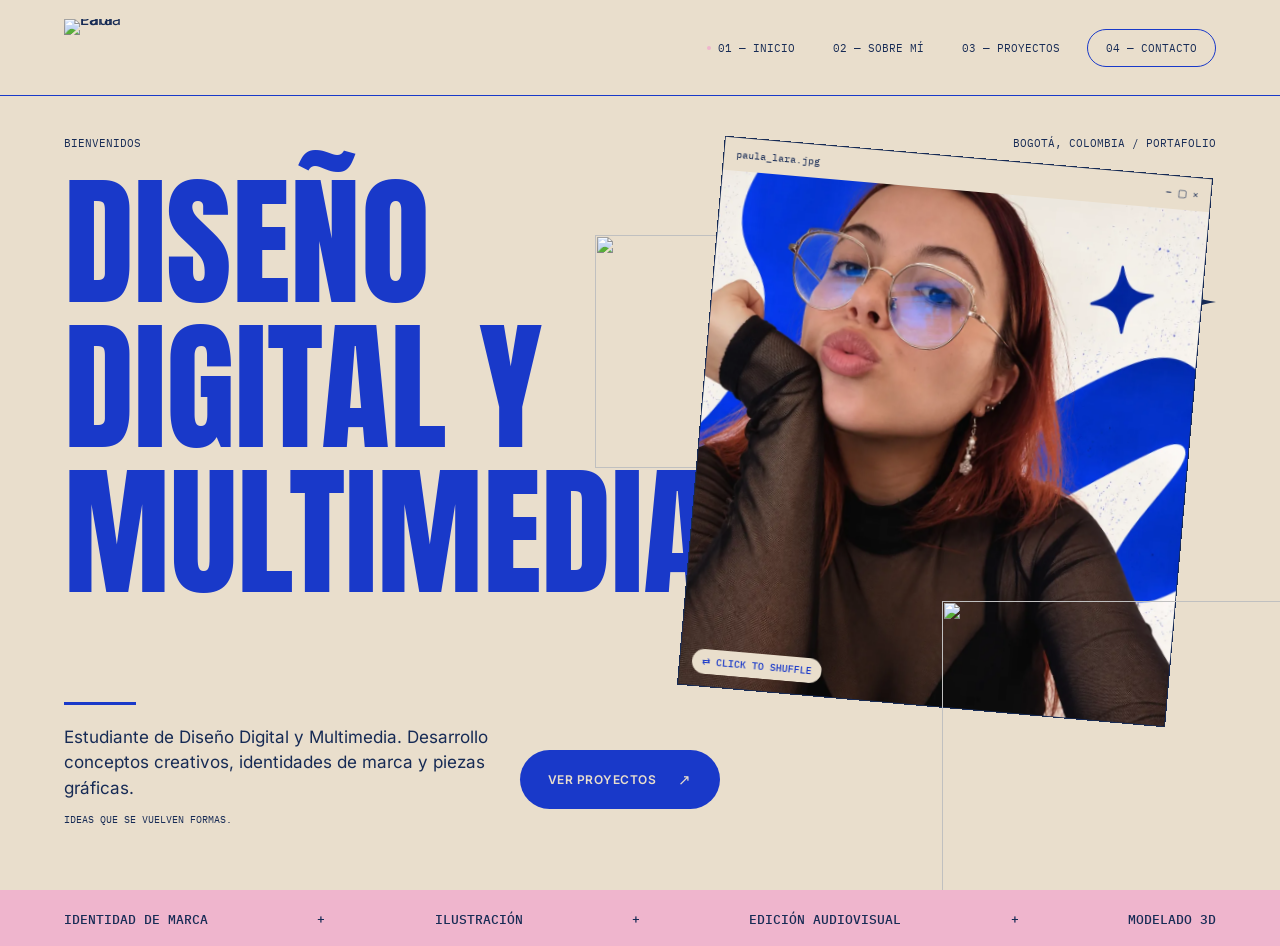
==== commit d8aee13b: "Add files via upload" ====
--- a/index.html
+++ b/index.html
@@ -12,28 +12,27 @@
 <meta property="og:description" content="Portafolio: identidad de marca, ilustración, edición audiovisual y modelado 3D.">
 <link rel="stylesheet" href="styles.css">
 </head>
-<body>
+<body data-page="inicio">
 
 <svg width="0" height="0" style="position:absolute" aria-hidden="true">
   <symbol id="star" viewBox="0 0 100 100"><path d="M50 0C54 30 70 46 100 50C70 54 54 70 50 100C46 70 30 54 0 50C30 46 46 30 50 0Z"/></symbol>
 </svg>
 
 <header class="nav" id="top">
-  <a class="brand" href="index.html#inicio" aria-label="Paula Lara, inicio"><span>PAULA</span><span>LARA</span></a>
+  <a class="brand" href="index.html" aria-label="Paula Lara, inicio"><img src="assets/logo.png" width="69" height="58" alt="Paula Lara"></a>
   <button class="menu-btn" type="button" aria-expanded="false" aria-controls="menu">MENÚ <i aria-hidden="true"></i></button>
   <nav id="menu" aria-label="Principal">
-    <a href="index.html#inicio" class="nav-link" data-id="inicio">01 — INICIO</a>
-    <a href="index.html#sobre-mi" class="nav-link" data-id="sobre-mi">02 — SOBRE MÍ</a>
-    <a href="index.html#proyectos" class="nav-link" data-id="proyectos">03 — PROYECTOS</a>
-    <a href="index.html#contacto" class="nav-link nav-pill" data-id="contacto">04 — CONTACTO</a>
+    <a href="index.html" class="nav-link" data-id="inicio">01 — INICIO</a>
+    <a href="sobre-mi.html" class="nav-link" data-id="sobre-mi">02 — SOBRE MÍ</a>
+    <a href="proyectos.html" class="nav-link" data-id="proyectos">03 — PROYECTOS</a>
+    <a href="contacto.html" class="nav-link nav-pill" data-id="contacto">04 — CONTACTO</a>
   </nav>
 </header>
 
 <main>
-
 <!-- 01 INICIO -->
 <section id="inicio" class="hero">
-  <div class="meta"><span>ESTUDIANTE DE DISEÑO DIGITAL Y MULTIMEDIA</span><span>BOGOTÁ, COLOMBIA / PORTAFOLIO</span></div>
+  <div class="meta"><span>BIENVENIDOS</span><span>BOGOTÁ, COLOMBIA / PORTAFOLIO</span></div>
 
   <h1 class="title" aria-label="Diseño Digital y Multimedia.">
     <span class="line" aria-hidden="true"><span>DISEÑO</span></span>
@@ -41,241 +40,44 @@
     <span class="line" aria-hidden="true"><span>MULTIMEDIA.</span></span>
   </h1>
 
-  <img class="deco deco-onda" src="assets/onda.webp" alt="" aria-hidden="true">
+  <svg class="float-star hero-star" viewBox="0 0 100 100" aria-hidden="true"><use href="#star"/></svg>
+
+  <img class="deco deco-onda" src="assets/onda-hero.webp" width="362" height="233" alt="" aria-hidden="true">
 
   <div class="window" role="group" aria-label="Fotografías de Paula Lara">
     <div class="bar"><span>paula_lara.jpg</span><span aria-hidden="true">–  ▢  ×</span></div>
     <button class="photo" type="button" aria-label="Cambiar fotografía (1 de 4)">
       <!-- Pon tus fotos como assets/foto-1.webp … foto-4.webp (o .jpg); mientras tanto se ven los cuadrados negros -->
-      <span class="slot is-on" data-n="1"><img src="assets/paula-selfie.webp" alt="" data-fallback="assets/foto-1.jpg" width="1000" height="1200" decoding="async"><em>FOTO 1 / 4</em></span>
-      <span class="slot" data-n="2"><img src="assets/foto-2.webp" alt="" data-fallback="assets/foto-2.jpg" width="1000" height="1200" decoding="async"><em>FOTO 2 / 4</em></span>
-      <span class="slot" data-n="3"><img src="assets/foto-3.webp" alt="" data-fallback="assets/foto-3.jpg" width="1000" height="1200" decoding="async"><em>FOTO 3 / 4</em></span>
-      <span class="slot" data-n="4"><img src="assets/foto-4.webp" alt="" data-fallback="assets/foto-4.jpg" width="1000" height="1200" decoding="async"><em>FOTO 4 / 4</em></span>
+      <span class="slot is-on" data-n="1"><img src="assets/paula-selfie.webp" alt="" data-fallback="assets/foto-1.jpg" width="1000" height="1200" decoding="async"></span>
+      <span class="slot" data-n="2"><img src="assets/foto-2.webp" alt="" data-fallback="assets/foto-2.jpg" width="1000" height="1200" decoding="async"></span>
+      <span class="slot" data-n="3"><img src="assets/foto-3.webp" alt="" data-fallback="assets/foto-3.jpg" width="1000" height="1200" decoding="async"></span>
+      <span class="slot" data-n="4"><img src="assets/foto-4.webp" alt="" data-fallback="assets/foto-4.jpg" width="1000" height="1200" decoding="async"></span>
       <span class="tint tint-multiply"></span>
       <span class="tint tint-color"></span>
       <span class="hint" aria-hidden="true">⇄ CLICK TO SHUFFLE</span>
     </button>
   </div>
 
-  <img class="deco deco-flor" loading="lazy" decoding="async" src="assets/flor.webp" alt="" aria-hidden="true">
+  <img class="deco deco-flor" loading="lazy" decoding="async" src="assets/flor-hero.webp" width="417" height="339" alt="" aria-hidden="true">
 
   <div class="intro">
     <i class="rule"></i>
     <p class="clip"><span>Estudiante de Diseño Digital y Multimedia. Desarrollo conceptos creativos, identidades de marca y piezas gráficas.</span></p>
     <small class="clip"><span>IDEAS QUE SE VUELVEN FORMAS.</span></small>
-    <a class="cta" href="#proyectos"><span>VER PROYECTOS</span><b aria-hidden="true">↗</b></a>
+    <a class="cta" href="proyectos.html"><span>VER PROYECTOS</span><b aria-hidden="true">↗</b></a>
   </div>
 
   <ul class="ticker" aria-label="Disciplinas">
-    <li><a href="#proyectos">IDENTIDAD DE MARCA<b aria-hidden="true">↗</b></a></li>
+    <li><a href="proyectos.html">IDENTIDAD DE MARCA<b aria-hidden="true">↗</b></a></li>
     <li class="sep" aria-hidden="true">+</li>
-    <li><a href="#proyectos">ILUSTRACIÓN<b aria-hidden="true">↗</b></a></li>
+    <li><a href="proyectos.html">ILUSTRACIÓN<b aria-hidden="true">↗</b></a></li>
     <li class="sep" aria-hidden="true">+</li>
-    <li><a href="#proyectos">EDICIÓN AUDIOVISUAL<b aria-hidden="true">↗</b></a></li>
+    <li><a href="proyectos.html">EDICIÓN AUDIOVISUAL<b aria-hidden="true">↗</b></a></li>
     <li class="sep" aria-hidden="true">+</li>
-    <li><a href="#proyectos">MODELADO 3D<b aria-hidden="true">↗</b></a></li>
+    <li><a href="proyectos.html">MODELADO 3D<b aria-hidden="true">↗</b></a></li>
   </ul>
 </section>
 
-<!-- 02 SOBRE MÍ · experiencia -->
-<section id="sobre-mi" class="about">
-  <svg class="crosshair" width="26" height="26" viewBox="0 0 26 26" aria-hidden="true"><path d="M13 0V26M0 13H26" stroke="currentColor" stroke-width="1.5"/></svg>
-  <i class="hairline" aria-hidden="true"></i>
-
-  <figure class="portrait">
-    <div class="win">
-      <div class="win-bar"><span class="dots" aria-hidden="true"><i></i><i></i><i></i></span><span>paula_lara.jpg</span><span aria-hidden="true">–  ▢  ×</span></div>
-      <div class="win-slot">
-        <img loading="lazy" decoding="async" width="1000" height="1200" src="assets/paula-selfie.webp" alt="Paula Lara con gafas frente a un fondo azul abstracto">
-        <span class="slot-label" aria-hidden="true">IMG / 02 • PORTRAIT</span>
-      </div>
-    </div>
-    <svg class="float-star flourish" viewBox="0 0 100 100" aria-hidden="true"><use href="#star"/></svg>
-    <figcaption><span>PAULA LARA / DISEÑO DIGITAL Y MULTIMEDIA</span><span>4.7110° N</span></figcaption>
-  </figure>
-
-  <div class="about-text">
-    <p class="label"><span>[02]</span> EXPERIENCIA</p>
-    <h2>MI<br>EXPERIENCIA.</h2>
-    <i class="accent"></i>
-    <p class="lead">Diseño gráfico, edición audiovisual y animación: proyectos por encargo, apoyo en impresión y prácticas en agencia.</p>
-    <div class="xp">
-      <article class="xp-item">
-        <h3><button type="button" class="xp-btn" aria-expanded="true" aria-controls="xp-1"><small>10 MESES</small><span class="xp-t">Diseño gráfico freelance</span><i class="xp-ico" aria-hidden="true"></i></button></h3>
-        <div class="xp-panel" id="xp-1" role="region"><div><p>Proyectos por encargo. Piezas gráficas y contenido visual para redes sociales y medios digitales, adaptados a los objetivos de cada proyecto.</p></div></div>
-      </article>
-      <article class="xp-item">
-        <h3><button type="button" class="xp-btn" aria-expanded="true" aria-controls="xp-2"><small>3 MESES</small><span class="xp-t">Ricaute</span><i class="xp-ico" aria-hidden="true"></i></button></h3>
-        <div class="xp-panel" id="xp-2" role="region"><div><p>Apoyo en procesos de diseño gráfico y archivos para impresión: elaboración y adaptación de piezas, y preparación de piezas para producción.</p></div></div>
-      </article>
-      <article class="xp-item">
-        <h3><button type="button" class="xp-btn" aria-expanded="true" aria-controls="xp-3"><small>6 MESES · 2022</small><span class="xp-t">PGD – Publicis Global Delivery</span><i class="xp-ico" aria-hidden="true"></i></button></h3>
-        <div class="xp-panel" id="xp-3" role="region"><div><p>Prácticas audiovisuales. Contenidos audiovisuales internos y externos, apoyo en piezas gráficas y edición de imágenes.</p></div></div>
-      </article>
-      <article class="xp-item">
-        <h3><button type="button" class="xp-btn" aria-expanded="true" aria-controls="xp-4"><small>ANIMACIÓN</small><span class="xp-t">SOFA Bogotá</span><i class="xp-ico" aria-hidden="true"></i></button></h3>
-        <div class="xp-panel" id="xp-4" role="region"><div><p>Participación en el desarrollo de una animación para el evento SOFA de Bogotá.</p></div></div>
-      </article>
-    </div>
-  </div>
-</section>
-
-<!-- 03 HERRAMIENTAS -->
-<section id="herramientas" class="tools" aria-labelledby="tools-title">
-  <div class="tools-title">
-    <div>
-      <p class="label"><span>[03]</span> SOBRE MÍ / HERRAMIENTAS</p>
-      <h2 id="tools-title">MIS<br>HERRAMIENTAS.</h2>
-      <p class="tools-copy">Diseño gráfico e identidad visual, edición audiovisual y modelado 3D.</p>
-    </div>
-    <svg class="float-star tools-star" viewBox="0 0 100 100" aria-hidden="true"><use href="#star"/></svg>
-    <svg class="slashes" width="120" height="48" viewBox="0 0 120 48" aria-hidden="true">
-      <g fill="currentColor"><path d="M10 4h8L8 44H0z"/><path d="M32 4h8L30 44h-8z"/><path d="M54 4h8L52 44h-8z"/><path d="M76 4h8L74 44h-8z"/><path d="M98 4h8L96 44h-8z"/></g>
-    </svg>
-  </div>
-
-  <i class="vline" aria-hidden="true"></i>
-
-  <div class="tools-list">
-    <p class="pill">DISCIPLINAS</p>
-    <ol>
-      <li><a class="disc" href="#proyectos">
-        <span class="n">01</span>
-        <span class="ico"><svg viewBox="0 0 48 48" aria-hidden="true"><ellipse cx="24" cy="24" rx="14" ry="8" fill="none" stroke="currentColor" stroke-width="2"/><circle cx="24" cy="24" r="4.5" fill="currentColor"/></svg></span>
-        <span class="tx"><b>Identidad visual</b><small>Branding, sistemas gráficos y piezas de comunicación.</small></span>
-        <span class="ar" aria-hidden="true">↗</span></a></li>
-      <li><a class="disc" href="#proyectos">
-        <span class="n">02</span>
-        <span class="ico"><svg viewBox="0 0 48 48" aria-hidden="true"><path d="M18 14l17 10-17 10z" fill="currentColor"/></svg></span>
-        <span class="tx"><b>Edición audiovisual</b><small>Montaje, motion graphics y postproducción.</small></span>
-        <span class="ar" aria-hidden="true">↗</span></a></li>
-      <li><a class="disc" href="#proyectos">
-        <span class="n">03</span>
-        <span class="ico"><svg viewBox="0 0 48 48" aria-hidden="true"><path d="M24 11l12 7v14l-12 7-12-7V18z M12 18l12 7 12-7 M24 25v14" fill="none" stroke="currentColor" stroke-width="2" stroke-linejoin="round"/></svg></span>
-        <span class="tx"><b>Modelado 3D</b><small>Modelado, texturizado y visualización de productos.</small></span>
-        <span class="ar" aria-hidden="true">↗</span></a></li>
-    </ol>
-  </div>
-
-  <i class="vline" aria-hidden="true"></i>
-
-  <div class="tools-soft">
-    <p class="pill">SOFTWARE</p>
-    <ul>
-      <li><span class="chip"><i>Ai</i>Illustrator</span></li>
-      <li><span class="chip"><i>Ps</i>Photoshop</span></li>
-      <li><span class="chip"><i>Pr</i>Premiere Pro</span></li>
-      <li><span class="chip"><i>Ae</i>After Effects</span></li>
-      <li><span class="chip"><i>Au</i>Audition</span></li>
-      <li><span class="chip"><i>Bl</i>Blender</span></li>
-    </ul>
-  </div>
-</section>
-
-<!-- 03 PROYECTOS · carpetas -->
-<section id="proyectos" class="projects" aria-labelledby="proj-title">
-  <header class="proj-head">
-    <p class="label"><span>[03]</span> PROYECTOS</p>
-    <h2 id="proj-title">PROYECTOS.</h2>
-    <p class="proj-note">Elige una carpeta para ver el trabajo.</p>
-  </header>
-  <div class="stack" data-active="0">
-
-    <article class="folder" data-i="1" style="--bg:#6B3FA0;--ink:var(--cream);--tab:62%">
-      <button class="folder-hit" type="button" aria-expanded="false" aria-label="Abrir carpeta Pal Café"></button>
-      <span class="tab"><span>PAL CAFÉ</span></span>
-      <div class="strip"><span class="no">01</span><span class="nm">PAL CAFÉ</span><span class="more">ABRIR ↗</span><span class="det">IDENTIDAD DE MARCA / ILUSTRACIÓN</span></div>
-      <div class="content">
-        <button class="close" type="button">CERRAR ✕</button>
-        <div class="txt">
-          <p class="label">[03] PROYECTOS / 01</p>
-          <h3>PAL CAFÉ</h3>
-          <p class="sum">Identidad de marca con una paloma como personaje, inspirada en la cultura cafetera de Bogotá.</p>
-          <p class="meta-k">DISCIPLINAS</p><p class="meta-v">IDENTIDAD DE MARCA / ILUSTRACIÓN</p>
-          <a class="cta" href="caso-palcafe.html"><span>VER PROYECTO</span><b aria-hidden="true">↗</b></a>
-        </div>
-        <div class="sq has-img"><img src="assets/proy-palcafe.webp" alt="" width="880" height="880" loading="lazy" decoding="async"></div>
-      </div>
-    </article>
-
-    <article class="folder" data-i="2" style="--bg:#141414;--ink:var(--cream);--tab:18%">
-      <button class="folder-hit" type="button" aria-expanded="false" aria-label="Abrir carpeta Pandra"></button>
-      <span class="tab"><span>PANDRA</span></span>
-      <div class="strip"><span class="no">02</span><span class="nm">PANDRA</span><span class="more">ABRIR ↗</span><span class="det">MODELADO 3D / DIRECCIÓN DE ARTE</span></div>
-      <div class="content">
-        <button class="close" type="button">CERRAR ✕</button>
-        <div class="txt">
-          <p class="label">[03] PROYECTOS / 02</p>
-          <h3>PANDRA</h3>
-          <p class="sum">Exploración tridimensional de una bebida energizante: modelado 3D, materiales, texturas e iluminación.</p>
-          <p class="meta-k">DISCIPLINAS</p><p class="meta-v">MODELADO 3D / DIRECCIÓN DE ARTE</p>
-          <a class="cta" href="caso-pandra.html"><span>VER PROYECTO</span><b aria-hidden="true">↗</b></a>
-        </div>
-        <div class="sq has-img"><img src="assets/proy-pandra.webp" alt="" width="880" height="880" loading="lazy" decoding="async"></div>
-      </div>
-    </article>
-
-    <article class="folder" data-i="3" style="--bg:#8EC5EE;--ink:var(--navy);--tab:40%">
-      <button class="folder-hit" type="button" aria-expanded="false" aria-label="Abrir carpeta Festival Jazz"></button>
-      <span class="tab"><span>FESTIVAL JAZZ</span></span>
-      <div class="strip"><span class="no">03</span><span class="nm">FESTIVAL JAZZ</span><span class="more">ABRIR ↗</span><span class="det">CAMPAÑA VISUAL / ILUSTRACIÓN</span></div>
-      <div class="content">
-        <button class="close" type="button">CERRAR ✕</button>
-        <div class="txt">
-          <p class="label">[03] PROYECTOS / 03</p>
-          <h3>FESTIVAL JAZZ</h3>
-          <p class="sum">Campaña visual que celebra el jazz como punto de encuentro cultural en la ciudad.</p>
-          <p class="meta-k">DISCIPLINAS</p><p class="meta-v">CAMPAÑA VISUAL / ILUSTRACIÓN</p>
-          <a class="cta" href="caso-jazz.html"><span>VER PROYECTO</span><b aria-hidden="true">↗</b></a>
-        </div>
-        <div class="sq has-img"><img src="assets/proy-jazz.webp" alt="" width="880" height="880" loading="lazy" decoding="async"></div>
-      </div>
-    </article>
-
-    <article class="folder" data-i="4" style="--bg:var(--pink);--ink:var(--navy);--tab:5%">
-      <button class="folder-hit" type="button" aria-expanded="false" aria-label="Abrir carpeta Yuki Ice Cream"></button>
-      <span class="tab"><span>YUKI ICE CREAM</span></span>
-      <div class="strip"><span class="no">04</span><span class="nm">YUKI ICE CREAM</span><span class="more">ABRIR ↗</span><span class="det">MODELADO 3D</span></div>
-      <div class="content">
-        <button class="close" type="button">CERRAR ✕</button>
-        <div class="txt">
-          <p class="label">[03] PROYECTOS / 04</p>
-          <h3>YUKI ICE CREAM</h3>
-          <p class="sum">Yuki Ice Cream es un proyecto de diseño 3D que propone una heladería inspirada en la arquitectura japonesa. A través de Blender, se creó un espacio de libre exploración que combina elementos tradicionales, fantasía y tonos pastel para ofrecer una experiencia visual acogedora y original.</p>
-          <p class="meta-k">DISCIPLINAS</p><p class="meta-v">MODELADO 3D</p>
-          <a class="cta" href="caso-04.html"><span>VER PROYECTO</span><b aria-hidden="true">↗</b></a>
-        </div>
-        <div class="sq"><span>FOTO / IMAGEN DEL PROYECTO</span></div>
-      </div>
-    </article>
-
-  </div>
-</section>
-
-<!-- 04 CONTACTO -->
-<section id="contacto" class="contact">
-  <div class="c-top"><p class="label"><span>[04]</span> CONTACTO</p><p class="label">PROYECTOS POR ENCARGO</p></div>
-  <div class="c-grid">
-    <div class="c-main">
-      <h2 aria-label="Hagamos algo inesperado.">
-        <span class="line" aria-hidden="true"><span>HAGAMOS</span></span>
-        <span class="line" aria-hidden="true"><span>ALGO</span></span>
-        <span class="line" aria-hidden="true"><span>INESPERADO.</span></span>
-      </h2>
-      <p class="c-lead">Para un proyecto, una colaboración o una buena conversación creativa.</p>
-      <a class="mail" href="mailto:andrealara5121@gmail.com">andrealara5121@gmail.com</a>
-      <div class="c-links">
-        <a class="btn-red" href="https://www.behance.net/paulaalarape1" rel="noopener" target="_blank">BEHANCE <i aria-hidden="true">↗</i></a>
-        <a class="btn-red" href="https://www.linkedin.com/in/paula-andrea-lara-perez-685857446/" rel="noopener" target="_blank">LINKEDIN <i aria-hidden="true">↗</i></a>
-      </div>
-    </div>
-    <figure class="c-art">
-      <img loading="lazy" decoding="async" src="assets/mascota.webp" alt="Ilustración de una criatura azul hablando por un teléfono antiguo, con un corazón en el globo de diálogo" width="800" height="763">
-      <figcaption class="c-tag">IDEAS QUE SE VUELVEN FORMAS.</figcaption>
-    </figure>
-  </div>
-  <footer><span>© 2026 PAULA LARA.</span><a href="#top">VOLVER ARRIBA ↑</a></footer>
-</section>
 
 </main>
 <script src="main.js"></script>
--- a/styles.css
+++ b/styles.css
@@ -21,7 +21,8 @@
 /* ───────── NAV ───────── */
 .nav{position:sticky;top:0;z-index:30;display:flex;justify-content:space-between;align-items:center;
  padding:0 var(--pad);height:96px;background:var(--cbg,var(--cream));border-bottom:1px solid var(--accent,var(--blue))}
-.brand{display:flex;flex-direction:column;background:var(--blue);color:var(--cream);padding:6px 9px 5px;font:400 22px/.92 Anton,sans-serif;letter-spacing:.01em}
+.brand{display:block;line-height:0}
+.brand img{display:block;width:69px;height:58px}
 .nav nav{display:flex;gap:16px;align-items:center}
 .nav-link{font:400 11px/14px var(--mono);color:var(--ink,var(--navy));padding:7px 10px;border-radius:100px;border:1px solid transparent;position:relative;
  transition:background-color .2s ease,color .2s ease,border-color .2s ease}
@@ -34,16 +35,16 @@
 .menu-btn{display:none}
 
 /* ───────── 01 INICIO ───────── */
-.hero{position:relative;min-height:850px;padding:40px var(--pad) 0;overflow:hidden}
+.hero{position:relative;min-height:850px;padding:40px var(--pad) 120px;overflow:hidden;display:flex;flex-direction:column}
 .meta{display:flex;justify-content:space-between;font:400 11px var(--mono)}
-.title{margin:20px 0 0;font:400 clamp(96px,11.4vw,168px)/1.02 Anton,sans-serif;color:var(--blue);position:relative;z-index:1;width:fit-content}
-.line{display:block;overflow:hidden;padding-top:.1em;margin-top:-.1em}
+.title{margin:20px 0 0;font:400 clamp(96px,min(11.1vw,17.5vh),224px)/1.02 Anton,sans-serif;color:var(--blue);position:relative;z-index:1;width:fit-content}
+.line{display:block;overflow:hidden;padding-top:.24em;margin-top:-.24em}
 .line>span,.clip>span{display:block;transform:translateY(110%);animation:reveal .7s var(--ease) forwards}
 .line:nth-child(2)>span{animation-delay:.12s}
 .line:nth-child(3)>span{animation-delay:.24s}
 @keyframes reveal{to{transform:translateY(0)}}
 
-.window{position:absolute;right:90px;top:60px;width:490px;transform:rotate(5deg);z-index:2;border:1px solid var(--navy);background:var(--cream)}
+.window{position:absolute;right:90px;top:60px;width:clamp(490px,34vw,700px);transform:rotate(5deg);z-index:2;border:1px solid var(--navy);background:var(--cream)}
 .bar{display:flex;justify-content:space-between;padding:10px 12px;font:400 10px var(--mono);background:var(--cream)}
 .photo{all:unset;display:block;position:relative;width:100%;aspect-ratio:473/500;overflow:hidden;cursor:pointer;background:#000}
 .photo:focus-visible{outline:3px solid var(--blue);outline-offset:-3px}
@@ -61,15 +62,18 @@
 .hint{position:absolute;left:12px;bottom:12px;padding:6px 10px;border-radius:100px;background:var(--cream);color:var(--blue);font:500 10px var(--mono)}
 
 .deco{position:absolute;pointer-events:none}
-.deco-onda{width:300px;left:calc(50% - 90px);top:130px;z-index:0;animation:float-a 11s ease-in-out infinite}
-.deco-flor{width:380px;right:-60px;bottom:-50px;z-index:3;animation:float-b 14s ease-in-out infinite}
+.deco-onda{width:clamp(362px,25vw,520px);left:calc(50% - 45px);top:139px;z-index:0;animation:float-a 11s ease-in-out infinite}
+.deco-flor{width:clamp(417px,29vw,600px);right:-79px;bottom:6px;z-index:3;animation:float-b 14s ease-in-out infinite}
 @keyframes float-a{50%{transform:translate(6px,-8px) rotate(1.5deg)}}
 @keyframes float-b{50%{transform:translate(-5px,-6px) rotate(-1.5deg)}}
 
-.intro{position:relative;z-index:3;max-width:470px;margin-top:40px}
+.intro{position:relative;z-index:3;max-width:none;margin-top:auto;padding-top:40px;display:grid;grid-template-columns:446px auto;column-gap:10px;align-items:start;justify-content:start}
+.intro>*:not(.cta){grid-column:1}
+.intro .cta{grid-column:2;grid-row:2;margin:25px 0 0;align-self:start}
+.hero-star{position:absolute;right:64px;top:152px;width:108px;height:108px;fill:var(--blue);z-index:1}
 .rule{display:block;width:72px;height:3px;background:var(--blue);margin-bottom:20px}
 .clip{display:block;overflow:hidden}
-.intro p{margin:0 0 12px;font-size:18px;line-height:1.45}
+.intro p{margin:0 0 12px;font-size:17px;line-height:1.5}
 .intro p>span{animation-delay:.5s}
 .intro small{font:400 10px var(--mono)}
 .intro small>span{animation-delay:.62s}
@@ -90,24 +94,24 @@
 .sep{font:500 13px var(--mono)}
 
 /* ───────── 02 SOBRE MÍ ───────── */
-.about{position:relative;display:grid;grid-template-columns:560px 1fr;gap:96px;align-items:center;padding:104px var(--pad)}
+.about{position:relative;display:grid;grid-template-columns:560px 1fr;gap:96px;align-items:start;padding:46px var(--pad) 36px}
 .crosshair{position:absolute;right:var(--pad);top:40px;color:var(--blue)}
-.hairline{position:absolute;left:calc(var(--pad) + 560px + 48px);top:104px;bottom:104px;width:1px;background:var(--blue);opacity:.35}
+.hairline{position:absolute;left:calc(var(--pad) + 560px + 48px);top:104px;bottom:0;width:1px;background:var(--blue);opacity:.35}
 .portrait{margin:0;position:relative}
 .win{position:relative;border:1.5px solid var(--navy);background:var(--cream);box-shadow:16px 14px 0 var(--blue);width:544px}
 .win-bar{display:flex;align-items:center;justify-content:space-between;gap:12px;padding:0 14px;height:38px;background:var(--blue);color:var(--cream);font:500 11px var(--mono)}
 .dots{display:flex;gap:6px}
 .dots i{width:9px;height:9px;border-radius:50%;border:1.2px solid var(--cream)}
 .dots i:nth-child(2){background:var(--pink);border-color:var(--pink)}
-.win-slot{position:relative;aspect-ratio:544/562;background:var(--pink);overflow:hidden}
-.win-slot img{width:100%;height:100%;object-fit:cover}
-.slot-label{position:absolute;left:22px;top:20px;font:400 9px var(--mono);color:var(--cream);mix-blend-mode:difference}
+.win-slot{position:relative;aspect-ratio:544/562;background-color:#FDEBDD;background-image:linear-gradient(rgba(233,222,204,.75) 1px,transparent 1px),linear-gradient(90deg,rgba(233,222,204,.75) 1px,transparent 1px);background-size:78px 78px;overflow:hidden}
+.win-slot img{position:absolute;left:10.66%;top:11.9%;width:75.2%;height:69.6%;object-fit:contain}
+.slot-label{position:absolute;left:4%;top:86%;font:400 34px/1 Anton,sans-serif;color:var(--navy);letter-spacing:.01em}
 .float-star{fill:var(--navy);animation:spin-float 6s ease-in-out infinite}
 .flourish{position:absolute;right:-34px;bottom:34px;width:96px;height:96px}
 @keyframes spin-float{50%{transform:rotate(45deg) scale(.88)}}
 .portrait figcaption{display:flex;justify-content:space-between;margin-top:30px;width:544px;font:400 10px var(--mono)}
 
-.about-text h2{font:400 72px/.98 Anton,sans-serif;margin:28px 0 28px}
+.about-text h2{font:400 69px/.98 Anton,sans-serif;margin:28px 0 28px}
 .accent{display:block;width:56px;height:3px;background:var(--blue);margin-bottom:22px}
 .lead{font:600 22px/1.48 Inter;margin:0 0 28px;max-width:560px}
 .xp{display:grid;grid-template-columns:1fr 1fr;gap:26px 32px}
@@ -122,7 +126,7 @@
 .xp p{font-size:13px;line-height:1.5;margin:0}
 
 /* ───────── 03 HERRAMIENTAS ───────── */
-.tools{background:var(--pink);display:grid;grid-template-columns:460px 1px 400px 1px 290px;gap:40px;padding:96px var(--pad);align-items:stretch}
+.tools{background:var(--pink);display:grid;grid-template-columns:minmax(0,504fr) 1px minmax(0,444fr) 1px minmax(0,330fr);gap:44px;padding:32px var(--pad) 36px;align-items:stretch}
 .vline{background:var(--navy)}
 .tools-title{position:relative;display:flex;flex-direction:column;justify-content:space-between}
 .tools h2{font:400 82px/.96 Anton,sans-serif;margin:26px 0}
@@ -152,11 +156,14 @@
 
 /* ───────── 03 PROYECTOS · carpetas ───────── */
 .projects{background:var(--cream)}
-.proj-head{padding:72px var(--pad) 0;display:grid;grid-template-columns:1fr auto;align-items:end;gap:8px 32px}
-.proj-head .label{grid-column:1/-1}
-.proj-head h2{font:400 clamp(72px,9vw,128px)/.94 Anton,sans-serif;margin:18px 0 0;color:var(--navy)}
-.proj-note{margin:0 0 10px;font:400 11px var(--mono)}
-.stack{position:relative;height:920px;overflow:hidden}
+.proj-head{position:relative;height:262px;padding:56px 0 0 200px;display:block}
+.proj-head .label{margin:0}
+.proj-head h2{font:400 128px/.88 Anton,sans-serif;margin:24px 0 0;color:var(--navy);position:relative;z-index:1}
+.proj-note{position:absolute;right:100px;top:67px;width:157px;margin:0;font:400 14px/1.4 var(--mono);z-index:1}
+.pj-flor{position:absolute;pointer-events:none}
+.pj-flor-der{right:272px;top:0;width:293px}
+.pj-flor-izq{left:0;top:56px;width:210px}
+.stack{position:relative;height:960px;overflow:hidden}
 .folder{position:absolute;left:0;right:0;top:0;height:100%;transform:translateY(var(--y,0px));transition:transform .5s cubic-bezier(.65,0,.35,1);color:var(--ink)}
 .folder::before{content:"";position:absolute;inset:0;background:var(--bg);border-radius:28px 28px 0 0}
 .tab{position:absolute;top:-44px;left:var(--tab);width:300px;height:46px;background:var(--bg);border-radius:16px 16px 0 0;display:grid;place-items:center;font:500 14px var(--mono)}
@@ -164,32 +171,30 @@
 .folder-hit:focus-visible{outline-offset:-4px}
 .folder.is-open .folder-hit{pointer-events:none}
 .strip{position:absolute;left:var(--pad);right:var(--pad);top:0;height:60px;font:500 12px var(--mono);transition:opacity .35s ease}
-.strip .no{position:absolute;left:0;top:7px}
-.strip .nm{position:absolute;left:56px;top:3px;font:400 24px/1.1 Anton,sans-serif;transition:font-size .5s cubic-bezier(.65,0,.35,1),top .5s cubic-bezier(.65,0,.35,1)}
-.stack[data-active="0"] .strip .nm{font-size:40px;top:6px}
-.strip .more{position:absolute;right:0;top:7px}
-.stack[data-active="0"] .strip .no,.stack[data-active="0"] .strip .more{top:26px}
+.strip .no{position:absolute;left:0;top:15px}
+.strip .nm{position:absolute;left:56px;top:11px;font:400 24px/1.1 Anton,sans-serif;transition:font-size .5s cubic-bezier(.65,0,.35,1),top .5s cubic-bezier(.65,0,.35,1)}
+.stack[data-active="0"] .strip .nm{font-size:40px;top:24px}
+.strip .more{position:absolute;right:0;top:15px}
+.stack[data-active="0"] .strip .no,.stack[data-active="0"] .strip .more{top:44px}
 .strip .no,.strip .more{transition:top .5s cubic-bezier(.65,0,.35,1)}
-.strip .det{position:absolute;left:56px;top:78px;opacity:0;transition:opacity .35s ease}
+.strip .det{position:absolute;left:56px;top:96px;opacity:0;transition:opacity .35s ease}
 .stack[data-active="0"] .strip .det{opacity:.8}
 .folder.is-open .strip{opacity:0}
-.content{position:absolute;inset:0;padding:40px var(--pad);display:grid;grid-template-columns:1fr 440px;gap:48px;align-content:start;
+.content{position:absolute;inset:0;padding:40px var(--pad);display:grid;grid-template-columns:minmax(0,1fr) clamp(260px,38vw,440px);gap:48px;align-content:start;
  opacity:0;transition:opacity .4s ease;pointer-events:none}
 .folder.is-open .content{opacity:1;pointer-events:auto;transition-delay:.15s}
 .close{position:absolute;right:var(--pad);top:40px;background:none;border:0;cursor:pointer;font:500 12px var(--mono);padding:4px 0;z-index:4}
 .close:hover{text-decoration:underline}
 .content .txt{padding-top:0}
-.content h3{font:400 128px/.94 Anton,sans-serif;margin:30px 0 0}
+.content h3{font:400 clamp(72px,9vw,128px)/.94 Anton,sans-serif;margin:30px 0 0}
 .sum{font-size:20px;line-height:1.5;max-width:560px;margin:26px 0 24px}
 .meta-k{font:500 10px var(--mono);opacity:.75;margin:0 0 8px}
 .meta-v{font:500 12px var(--mono);margin:0 0 28px}
 .folder .cta{margin:0;background:var(--cream);color:var(--navy)}
 .folder .cta:hover,.folder .cta:focus-visible{background:var(--blue);color:var(--cream)}
-/* en la carpeta rosa el botón azul se lee mejor */
 .folder[data-i="4"] .cta,.folder[data-i="3"] .cta{background:var(--blue);color:var(--cream)}
 .folder[data-i="4"] .cta:hover,.folder[data-i="3"] .cta:hover{background:var(--cream);color:var(--navy)}
-/* cuadrado perfecto: misma posición y misma animación en todas */
-.sq{width:440px;height:440px;margin-top:30px;border:1.2px dashed var(--ink);border-radius:6px;background:color-mix(in srgb,var(--ink) 12%,transparent);
+.sq{width:clamp(260px,38vw,440px);height:clamp(260px,38vw,440px);margin-top:30px;border:1.2px dashed var(--ink);border-radius:6px;background:color-mix(in srgb,var(--ink) 12%,transparent);
  display:grid;place-items:center;font:500 11px var(--mono);text-align:center;padding:12px;
  opacity:0;transform:translateY(40px) scale(.89);transition:transform .5s cubic-bezier(.65,0,.35,1),opacity .5s ease}
 .folder.is-open .sq{opacity:1;transform:none}
@@ -296,7 +301,9 @@
  .proj-note{margin:6px 0 0}
  .stack{height:1100px}
  .tab{width:min(300px,42%)}
- .stack[data-active="0"] .strip .nm{font-size:30px}
+ .stack[data-active="0"] .strip .nm{font-size:30px;top:22px}
+ .stack[data-active="0"] .strip .no,.stack[data-active="0"] .strip .more{top:36px}
+ .strip .det{top:80px}
  .content{grid-template-columns:1fr;gap:0;padding:28px var(--pad)}
  .content h3{font-size:84px;margin-top:28px}
  .sum{font-size:17px}
@@ -334,3 +341,20 @@
 /* cuadro de imagen dentro de la carpeta */
 .sq.has-img{padding:0;border:0;background:none;overflow:hidden}
 .sq.has-img img{width:100%;height:100%;object-fit:cover;border-radius:6px}
+
+/* separación clara entre secciones */
+.about{border-top:1px solid var(--blue)}
+
+.about-text{position:relative}
+.about-onda{position:absolute;right:26px;top:40px;width:301px;pointer-events:none;animation:float-a 11s ease-in-out infinite}
+.board-img{display:block;width:100%;height:auto;border-radius:16px;margin-top:20px}
+@media (max-width:1100px){.about-onda{display:none}}
+
+/* cada página ocupa su propia pantalla */
+.hero,.projects,.contact{min-height:calc(100vh - 97px)}
+.hero{min-height:max(calc(100vh - 97px),850px)}
+body[data-page="contacto"]{background:var(--blue)}
+
+@media (max-width:1100px){.proj-head{padding-left:var(--pad)}.pj-flor-izq{display:none}.proj-head h2{font-size:96px}.pj-flor-der{right:24px;width:220px}.proj-note{display:none}}
+@media (max-width:820px){.proj-head{height:auto;min-height:190px;padding:40px var(--pad) 24px}.proj-head h2{font-size:64px}.pj-flor-der{right:0;top:0;width:136px}
+ .intro{display:block}.intro .cta{margin:20px 0 0}.hero-star{display:none}}
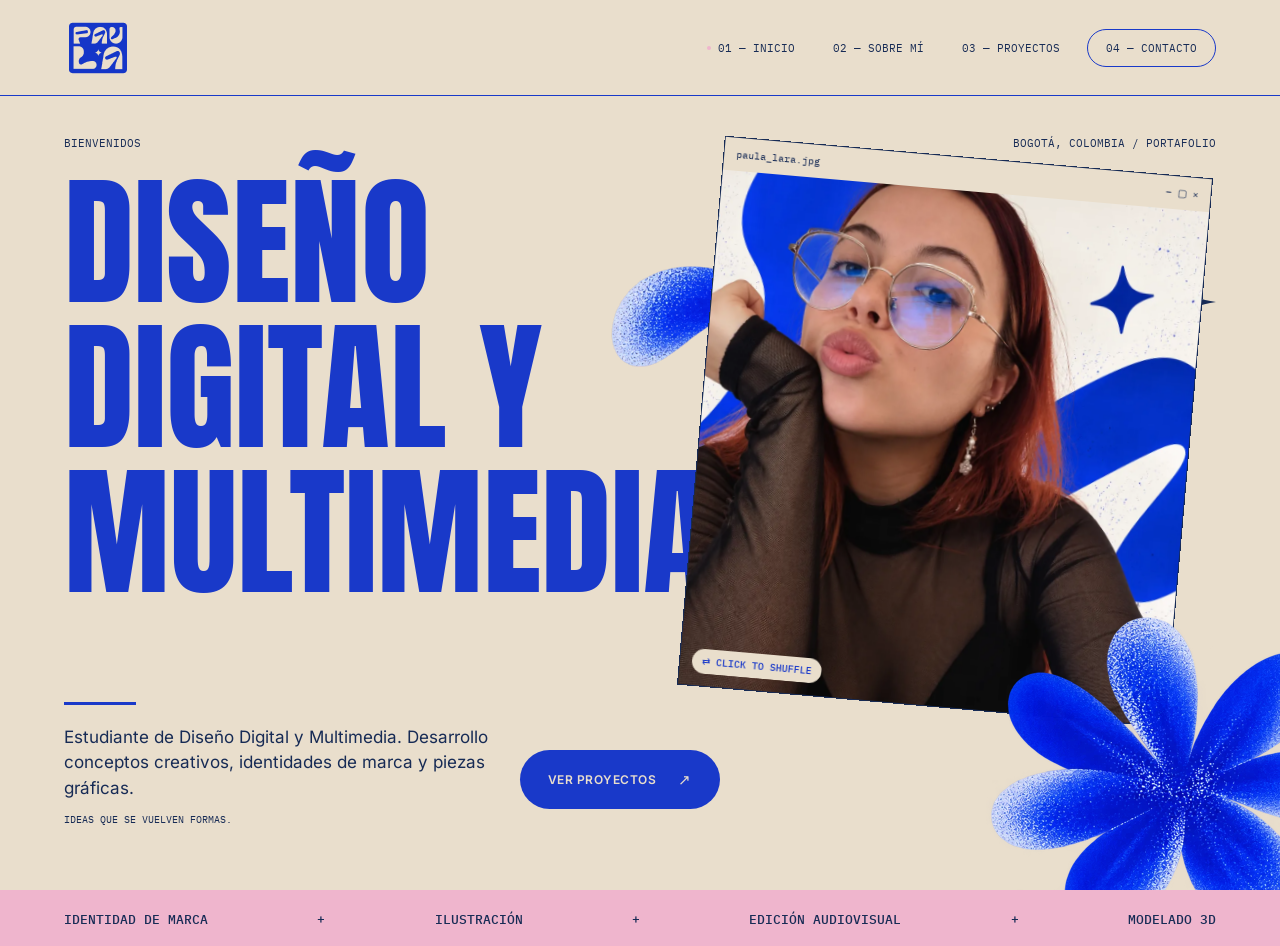
==== commit b4c627f7: "Add files via upload" ====
--- a/index.html
+++ b/index.html
@@ -47,11 +47,11 @@
   <div class="window" role="group" aria-label="Fotografías de Paula Lara">
     <div class="bar"><span>paula_lara.jpg</span><span aria-hidden="true">–  ▢  ×</span></div>
     <button class="photo" type="button" aria-label="Cambiar fotografía (1 de 4)">
-      <!-- Pon tus fotos como assets/foto-1.webp … foto-4.webp (o .jpg); mientras tanto se ven los cuadrados negros -->
-      <span class="slot is-on" data-n="1"><img src="assets/paula-selfie.webp" alt="" data-fallback="assets/foto-1.jpg" width="1000" height="1200" decoding="async"></span>
-      <span class="slot" data-n="2"><img src="assets/foto-2.webp" alt="" data-fallback="assets/foto-2.jpg" width="1000" height="1200" decoding="async"></span>
-      <span class="slot" data-n="3"><img src="assets/foto-3.webp" alt="" data-fallback="assets/foto-3.jpg" width="1000" height="1200" decoding="async"></span>
-      <span class="slot" data-n="4"><img src="assets/foto-4.webp" alt="" data-fallback="assets/foto-4.jpg" width="1000" height="1200" decoding="async"></span>
+      
+      <span class="slot is-on" data-n="1"><img src="assets/paula-selfie.webp" alt="" width="1000" height="1200" decoding="async"></span>
+      <span class="slot" data-n="2"><img src="assets/foto-2.webp" alt="" width="1000" height="1200" decoding="async"></span>
+      <span class="slot" data-n="3"><img src="assets/foto-3.webp" alt="" width="1000" height="1200" decoding="async"></span>
+      <span class="slot" data-n="4"><img src="assets/foto-4.webp" alt="" width="1000" height="1200" decoding="async"></span>
       <span class="tint tint-multiply"></span>
       <span class="tint tint-color"></span>
       <span class="hint" aria-hidden="true">⇄ CLICK TO SHUFFLE</span>
--- a/styles.css
+++ b/styles.css
@@ -162,6 +162,7 @@
 .proj-note{position:absolute;right:100px;top:67px;width:157px;margin:0;font:400 14px/1.4 var(--mono);z-index:1}
 .pj-flor{position:absolute;pointer-events:none}
 .pj-flor-der{right:272px;top:0;width:293px}
+.pj-onda-m{display:none;position:absolute;pointer-events:none;z-index:0}
 .pj-flor-izq{left:0;top:56px;width:210px}
 .stack{position:relative;height:960px;overflow:hidden}
 .folder{position:absolute;left:0;right:0;top:0;height:100%;transform:translateY(var(--y,0px));transition:transform .5s cubic-bezier(.65,0,.35,1);color:var(--ink)}
@@ -265,13 +266,13 @@
  .nav nav{position:absolute;left:0;right:0;top:72px;flex-direction:column;align-items:stretch;gap:0;background:var(--cbg,var(--cream));border-bottom:1px solid var(--accent,var(--blue));padding:8px var(--pad) 20px;display:none}
  .nav nav.is-open{display:flex}
  .nav-link,.nav-pill{padding:14px 12px;border-radius:12px;font-size:13px}
- .hero{padding:24px var(--pad) 0;min-height:1050px}
+ .hero{padding:24px var(--pad) 110px;min-height:0}
  .meta span:last-child{display:none}
  .title{font-size:clamp(54px,16.5vw,120px)}
- .window{position:relative;right:auto;top:auto;width:80%;margin:36px auto 0;transform:rotate(3deg)}
- .intro{margin-top:30px;padding-bottom:90px}
- .deco-flor{width:230px;right:-60px;bottom:40px;opacity:.9}
- .deco-onda{width:170px;left:auto;right:-30px;top:240px}
+ .window{position:relative;right:auto;top:auto;width:73%;margin:36px auto 0;transform:none;order:5;overflow:visible}
+ .window::before{content:"";position:absolute;left:-34px;top:-26px;width:76px;height:76px;z-index:-1;background:url("data:image/svg+xml,%3Csvg xmlns='http://www.w3.org/2000/svg' viewBox='0 0 100 100'%3E%3Cpath fill='%231939C9' d='M50 0C54 30 70 46 100 50C70 54 54 70 50 100C46 70 30 54 0 50C30 46 46 30 50 0Z'/%3E%3C/svg%3E") center/contain no-repeat}
+ .intro{margin-top:30px;padding-bottom:30px;order:4}
+ .deco-flor,.deco-onda,.hero-star{display:none}
  .ticker{padding:0 16px}.ticker .sep,.ticker li:nth-child(n+5){display:none}
  .ticker a{font-size:10px}
  .about{padding:64px var(--pad)}
@@ -356,5 +357,14 @@
 body[data-page="contacto"]{background:var(--blue)}
 
 @media (max-width:1100px){.proj-head{padding-left:var(--pad)}.pj-flor-izq{display:none}.proj-head h2{font-size:96px}.pj-flor-der{right:24px;width:220px}.proj-note{display:none}}
-@media (max-width:820px){.proj-head{height:auto;min-height:190px;padding:40px var(--pad) 24px}.proj-head h2{font-size:64px}.pj-flor-der{right:0;top:0;width:136px}
+@media (max-width:820px){.proj-head{height:auto;min-height:130px;padding:30px var(--pad) 12px}.proj-head h2{font-size:54px;margin-top:8px}.pj-flor-der{display:none}.pj-onda-m{display:block;right:0;top:0;width:136px;height:109px;object-fit:cover}
  .intro{display:block}.intro .cta{margin:20px 0 0}.hero-star{display:none}}
+
+@media (max-width:820px){
+ .hero{min-height:calc(100vh - 73px)}
+ .tab{width:150px;font-size:12px}
+ .folder[data-i="1"]{--tab:calc(100% - 164px)!important}
+ .folder[data-i="2"]{--tab:60px!important}
+ .folder[data-i="3"]{--tab:calc(50% - 45px)!important}
+ .folder[data-i="4"]{--tab:12px!important}
+}
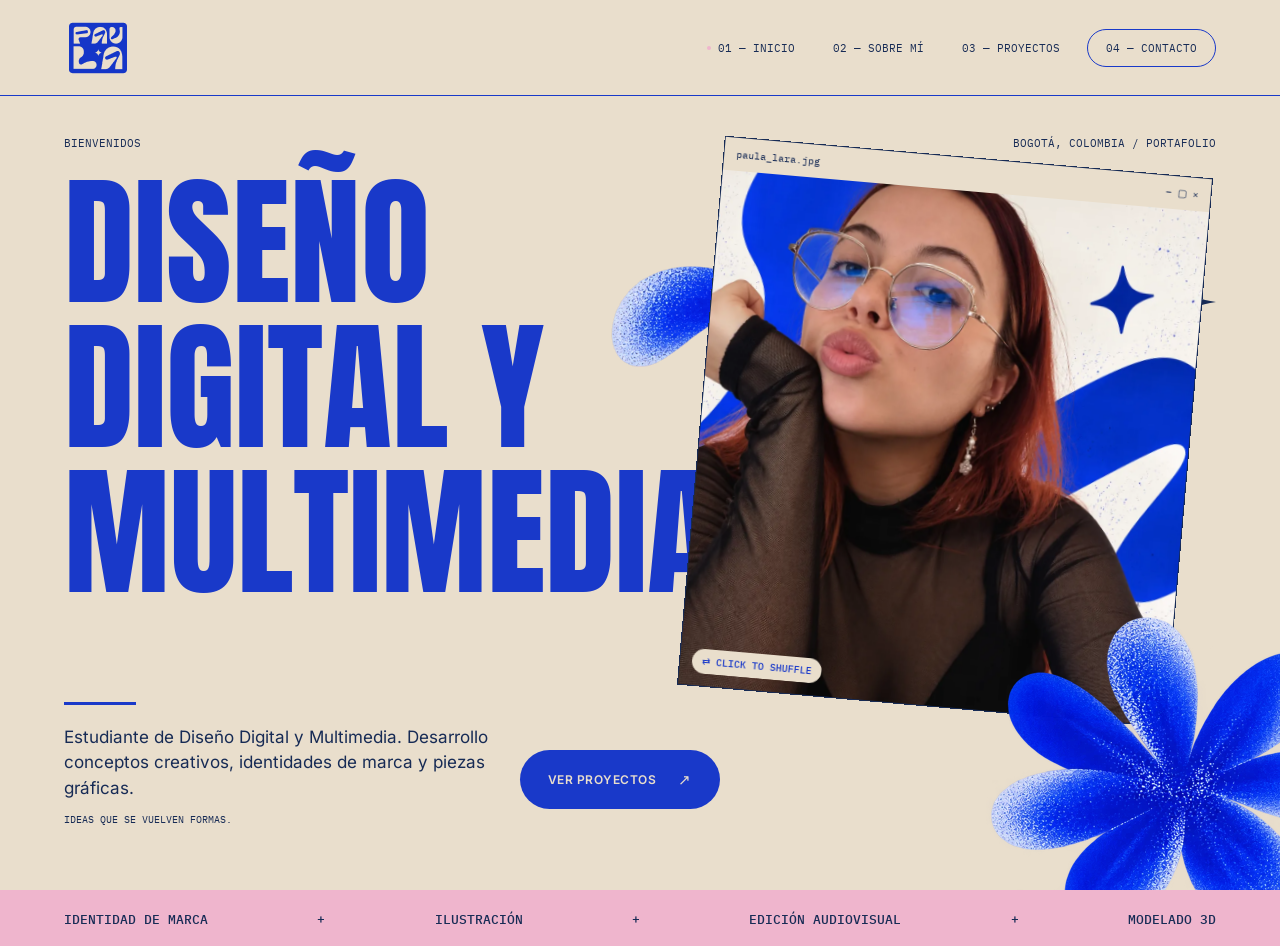
==== commit 60ee1803: "Add files via upload" ====
--- a/index.html
+++ b/index.html
@@ -46,12 +46,11 @@
 
   <div class="window" role="group" aria-label="Fotografías de Paula Lara">
     <div class="bar"><span>paula_lara.jpg</span><span aria-hidden="true">–  ▢  ×</span></div>
-    <button class="photo" type="button" aria-label="Cambiar fotografía (1 de 4)">
+    <button class="photo" type="button" aria-label="Cambiar fotografía (1 de 3)">
       
       <span class="slot is-on" data-n="1"><img src="assets/paula-selfie.webp" alt="" width="1000" height="1200" decoding="async"></span>
       <span class="slot" data-n="2"><img src="assets/foto-2.webp" alt="" width="1000" height="1200" decoding="async"></span>
       <span class="slot" data-n="3"><img src="assets/foto-3.webp" alt="" width="1000" height="1200" decoding="async"></span>
-      <span class="slot" data-n="4"><img src="assets/foto-4.webp" alt="" width="1000" height="1200" decoding="async"></span>
       <span class="tint tint-multiply"></span>
       <span class="tint tint-color"></span>
       <span class="hint" aria-hidden="true">⇄ CLICK TO SHUFFLE</span>
--- a/styles.css
+++ b/styles.css
@@ -156,7 +156,7 @@
 
 /* ───────── 03 PROYECTOS · carpetas ───────── */
 .projects{background:var(--cream)}
-.proj-head{position:relative;height:262px;padding:56px 0 0 200px;display:block}
+.proj-head{position:relative;height:262px;padding:56px 0 0 var(--pad);display:block}
 .proj-head .label{margin:0}
 .proj-head h2{font:400 128px/.88 Anton,sans-serif;margin:24px 0 0;color:var(--navy);position:relative;z-index:1}
 .proj-note{position:absolute;right:100px;top:67px;width:157px;margin:0;font:400 14px/1.4 var(--mono);z-index:1}
@@ -204,7 +204,7 @@
 .contact{padding:96px var(--pad) 40px;background:var(--blue);color:var(--cream);position:relative;overflow:hidden}
 .c-top{display:flex;justify-content:space-between}
 .contact .label span{color:var(--pink)}
-.c-grid{display:grid;grid-template-columns:1.25fr 1fr;gap:48px;align-items:center}
+.c-grid{display:grid;grid-template-columns:1fr 1.1fr;gap:48px;align-items:center}
 .contact h2{font:400 clamp(72px,8.5vw,122px)/.94 Anton,sans-serif;margin:40px 0 28px;color:var(--cream)}
 .contact h2 .line:nth-child(1)>span{animation-delay:.1s}
 .contact h2 .line:nth-child(2)>span{animation-delay:.24s}
@@ -221,7 +221,7 @@
 .c-links .btn-red:hover,.c-links .btn-red:focus-visible{background:var(--pink);border-color:var(--pink);color:var(--navy);transform:translateY(-3px)}
 .c-links .btn-red:hover i,.c-links .btn-red:focus-visible i{transform:translate(3px,-3px)}
 .c-art{margin:0;display:flex;flex-direction:column;align-items:center;gap:16px}
-.c-art img{width:min(100%,520px);height:auto;animation:float 4.5s ease-in-out infinite}
+.c-art img{width:min(100%,700px);height:auto;animation:float 4.5s ease-in-out infinite}
 @keyframes float{50%{transform:translateY(-12px) rotate(-1.5deg)}}
 .c-tag{font:400 10px var(--mono);margin:0;letter-spacing:.06em}
 .contact footer{display:flex;justify-content:space-between;margin-top:48px;padding-top:20px;border-top:1px solid var(--cream);font:400 10px var(--mono)}
@@ -273,7 +273,7 @@
  .window::before{content:"";position:absolute;left:-34px;top:-26px;width:76px;height:76px;z-index:-1;background:url("data:image/svg+xml,%3Csvg xmlns='http://www.w3.org/2000/svg' viewBox='0 0 100 100'%3E%3Cpath fill='%231939C9' d='M50 0C54 30 70 46 100 50C70 54 54 70 50 100C46 70 30 54 0 50C30 46 46 30 50 0Z'/%3E%3C/svg%3E") center/contain no-repeat}
  .intro{margin-top:30px;padding-bottom:30px;order:4}
  .deco-flor,.deco-onda,.hero-star{display:none}
- .ticker{padding:0 16px}.ticker .sep,.ticker li:nth-child(n+5){display:none}
+ .ticker{height:auto;padding:14px 16px;display:grid;grid-template-columns:1fr 1fr;gap:10px 14px}.ticker .sep{display:none}
  .ticker a{font-size:10px}
  .about{padding:64px var(--pad)}
  .crosshair{top:24px}
@@ -311,7 +311,7 @@
  .sq{width:min(100%,360px);height:auto;aspect-ratio:1;margin-top:8px}
  .contact{padding:64px var(--pad) 32px}
  .c-grid{grid-template-columns:1fr;gap:28px}
- .c-art img{width:min(78%,360px)}
+ .c-art img{width:min(94%,480px)}
  .contact h2{font-size:clamp(56px,16.5vw,90px)}
  .case-title{font-size:80px}
  .case-desc p{font-size:19px}
@@ -363,8 +363,105 @@
 @media (max-width:820px){
  .hero{min-height:calc(100vh - 73px)}
  .tab{width:150px;font-size:12px}
- .folder[data-i="1"]{--tab:calc(100% - 164px)!important}
- .folder[data-i="2"]{--tab:60px!important}
- .folder[data-i="3"]{--tab:calc(50% - 45px)!important}
- .folder[data-i="4"]{--tab:12px!important}
-}
+ .folder[data-i="1"]{--tab:calc(100% - 196px)!important}
+ .folder[data-i="2"]{--tab:48px!important}
+ .folder[data-i="3"]{--tab:calc(50% - 75px)!important}
+ .folder[data-i="4"]{--tab:40px!important}
+}
+
+/* ───────── PROCESO (réplica del diseño de Figma, escala con el ancho) ───────── */
+.proceso{container-type:inline-size;background:var(--pbg);overflow:hidden;position:relative}
+.ps{--u:calc(100cqw/1440);position:relative;width:100%;aspect-ratio:1440/1120}
+.p{position:absolute;left:calc(var(--x)*var(--u));top:calc(var(--y)*var(--u));width:calc(var(--w)*var(--u));height:calc(var(--h)*var(--u));transform:rotate(var(--r));transform-origin:0 0;margin:0}
+.p img{display:block;width:100%;height:auto}
+.band,.bar{background:var(--pc)}
+.p.tab{background:var(--pc);border-radius:calc(4*var(--u));display:grid;place-items:center;color:var(--tc);font:500 calc(18*var(--u))/1 "IBM Plex Mono",var(--mono),monospace;letter-spacing:calc(2*var(--u))}
+.back{border:1px solid var(--pc);border-radius:100px;color:var(--pc);font:400 calc(12*var(--u))/1 "IBM Plex Mono",var(--mono),monospace;display:grid;place-items:center;transition:background-color .2s,color .2s;z-index:3}
+.back:hover,.back:focus-visible{background:var(--pc);color:var(--pbg)}
+.name{font:400 calc(112*var(--u))/calc(98*var(--u)) Anton,sans-serif;color:var(--pc);text-transform:uppercase}
+.desc p{margin:0;font:400 calc(32*var(--u))/1.4375 Inter,system-ui,sans-serif;max-width:none}
+.meta small{display:block;font:400 calc(11*var(--u))/1.3 "IBM Plex Mono",var(--mono),monospace;margin-bottom:calc(8*var(--u))}
+.meta span{font:400 calc(13*var(--u))/1.3 "IBM Plex Mono",var(--mono),monospace}
+.fb{overflow:visible}
+.vframe{position:absolute;left:calc(var(--fx)/544*100%);top:calc(var(--fy)/771*100%);width:calc(446/544*100%);height:calc(680/771*100%);transform:rotate(-3deg);transform-origin:0 0;background:#fff;box-shadow:0 6px 18px rgba(0,0,0,.28);opacity:0;pointer-events:none;transition:opacity .4s}
+.vframe video{position:absolute;left:calc(var(--ix)/446*100%);top:calc(var(--iy)/680*100%);width:calc(414/446*100%);height:calc(var(--ih)/680*100%);object-fit:cover}
+.proceso.has-video .vframe{opacity:1}
+.proceso.has-video .fb>img{opacity:0}
+.film{border-radius:calc(6*var(--u));overflow:hidden;background:var(--pc);z-index:1}
+.belt{height:100%;width:calc(2888*var(--u));background-size:100% 100%;background-repeat:no-repeat;animation:film 24s linear infinite;will-change:transform}
+.film:hover .belt{animation-play-state:paused}
+@keyframes film{to{transform:translateX(calc(-1264*var(--u)))}}
+@media (prefers-reduced-motion:reduce){.belt{animation:none}}
+@media (max-width:820px){
+  .ps{aspect-ratio:auto;display:flex;flex-direction:column;padding:0 20px 36px}
+  .p{position:static;transform:none;width:auto;height:auto}
+  .band{height:30px;margin:0 -20px 24px}
+  .band{order:0}.p.tab{position:absolute;left:50%;top:8px;margin-left:-70px;width:140px;height:34px;font-size:13px;transform:rotate(2deg);letter-spacing:2px;z-index:2}
+  .back{order:1}.name{order:2}.desc{order:3}.meta{order:4}.fa{order:5}.fb{order:6}.film{order:7}
+  .back{align-self:flex-start;width:172px;height:36px;font-size:11px;margin:6px 0 18px}
+  .name{font-size:68px;line-height:.95;margin:0 0 16px}
+  .desc{margin-bottom:12px}.desc p{font-size:19px}
+  .meta{margin-bottom:28px}.meta small{font-size:10px}.meta span{font-size:12px}
+  .bar,.sac,.bor,.lap{display:none}
+  .fa{width:64vw;align-self:flex-start;transform:rotate(0)}
+  .fb{position:relative;width:68vw;align-self:flex-end;margin-top:-34vw}
+  .fa,.fb{left:0;top:0}.fa{position:relative}.fa>img,.fb>img{width:100%;height:auto;display:block}
+  .film{height:118px;margin:24px -20px 0;--u:.437px;transform:rotate(-2deg)}
+  .belt{width:calc(2888*.437px)}
+}
+.proceso .meta{display:flex;flex-direction:column;align-items:flex-start;gap:calc(8*var(--u))}
+.proceso .meta small,.proceso .meta span{display:block;margin:0;opacity:1}
+@media (max-width:820px){.proceso .meta{gap:6px}}
+
+/* ───────── Piezas del tablero con zoom suave al pasar el cursor ───────── */
+.jboard{position:relative;margin-top:20px;border-radius:16px;overflow:hidden;line-height:0}
+.jboard .jbase{display:block;width:100%;height:auto;margin:0;border-radius:0}
+.tilt{position:absolute;transform:scale(1);transition:transform .45s cubic-bezier(.2,.7,.2,1),box-shadow .45s;will-change:transform;border-radius:3px;cursor:zoom-in}
+.tilt img{display:block;width:100%;height:100%;border-radius:inherit;object-fit:cover}
+@media (hover:hover){.tilt:hover{transform:scale(1.05);z-index:3;box-shadow:0 16px 36px -12px rgba(0,0,0,.4)}}
+@media (prefers-reduced-motion:reduce){.tilt{transition:none}.tilt:hover{transform:none}}
+
+/* ───────── Texto que rueda en botones (letra por letra, escalonado) ───────── */
+.roll{display:inline-block;position:relative;overflow:hidden;vertical-align:bottom;padding:.14em 0;margin:-.14em 0}
+.roll-out,.roll-in{display:inline-block;white-space:pre}
+.roll-in{position:absolute;left:0;top:.14em}
+.roll .ch{display:inline-block;white-space:pre;transition:transform .5s cubic-bezier(.22,.8,.2,1);transition-delay:calc(var(--i)*25ms)}
+.roll-in .ch{transform:translateY(110%)}
+.has-roll:hover .roll-out .ch,.has-roll:focus-visible .roll-out .ch{transform:translateY(-110%)}
+.has-roll:hover .roll-in .ch,.has-roll:focus-visible .roll-in .ch{transform:translateY(0)}
+@media (prefers-reduced-motion:reduce){.roll .ch{transition:none}}
+
+/* ───────── Cursor rosa redondo con física de resorte ───────── */
+.cursor-dot{position:fixed;left:0;top:0;width:26px;height:26px;margin:-13px 0 0 -13px;border-radius:50%;background:var(--pink);box-shadow:0 0 0 1.5px rgba(23,43,85,.4);pointer-events:none;z-index:9999;opacity:0;transition:opacity .25s,width .25s,height .25s,margin .25s,background-color .25s;will-change:transform}
+.cursor-dot.is-visible{opacity:.92}
+.cursor-dot.is-big{width:52px;height:52px;margin:-26px 0 0 -26px;opacity:.55}
+@media (hover:none),(pointer:coarse){.cursor-dot{display:none}}
+
+/* ───────── Título de portada: letras que suben desde una máscara (estilo SplitText) ───────── */
+.title.is-split .line>span{transform:none;animation:none}
+.title .word{display:inline-block;white-space:nowrap}
+.title .char{display:inline-block;transform:translateY(118%) rotate(7deg);transform-origin:0 100%;opacity:0;animation:charIn 1s cubic-bezier(.16,1,.3,1) forwards;animation-delay:calc(.15s + var(--i)*34ms)}
+@keyframes charIn{60%{opacity:1}to{transform:translateY(0) rotate(0);opacity:1}}
+@media (prefers-reduced-motion:reduce){.title .char{animation:none;transform:none;opacity:1}}
+
+/* ───────── Títulos de sección: entrada letra por letra (igual que la portada) ───────── */
+.split-h .mask,.split-h .line{display:block;overflow:hidden}
+.split-h .ln{display:block}
+.split-h .line>span{transform:none!important;animation:none!important}
+.split-h .word{display:inline-block;white-space:nowrap}
+.split-h .char{display:inline-block;transform:translateY(118%) rotate(7deg);transform-origin:0 100%;opacity:0}
+.split-h.is-in-title .char{animation:charIn 1s cubic-bezier(.16,1,.3,1) forwards;animation-delay:calc(.05s + var(--i)*34ms)}
+@media (prefers-reduced-motion:reduce){.split-h .char{animation:none!important;transform:none;opacity:1}}
+
+/* ───────── Carpetas con textura de tela (referencia: carpetas texturizadas) ───────── */
+.stack{--tex:url("data:image/svg+xml,%3Csvg xmlns=%22http://www.w3.org/2000/svg%22 width=%22300%22 height=%22300%22%3E%3Cfilter id=%22f%22 x=%220%22 y=%220%22 width=%22100%25%22 height=%22100%25%22%3E%3CfeTurbulence type=%22fractalNoise%22 baseFrequency=%221.1 0.07%22 numOctaves=%222%22 seed=%223%22 stitchTiles=%22stitch%22 result=%22a%22/%3E%3CfeTurbulence type=%22fractalNoise%22 baseFrequency=%220.07 1.1%22 numOctaves=%222%22 seed=%228%22 stitchTiles=%22stitch%22 result=%22b%22/%3E%3CfeComposite in=%22a%22 in2=%22b%22 operator=%22arithmetic%22 k1=%220%22 k2=%220.5%22 k3=%220.5%22 k4=%220%22 result=%22m%22/%3E%3CfeColorMatrix in=%22m%22 type=%22matrix%22 values=%220.45 0 0 0 0.10  0.45 0 0 0 0.10  0.45 0 0 0 0.10  0 0 0 0 1%22/%3E%3C/filter%3E%3Crect width=%22300%22 height=%22300%22 filter=%22url%28%23f%29%22/%3E%3C/svg%3E")}
+.folder::before{background:var(--tex),var(--bg);background-size:300px 300px,auto;background-blend-mode:overlay,normal;
+ box-shadow:0 -10px 22px -8px rgba(20,20,20,.38),inset 0 2px 0 rgba(255,255,255,.14),inset 0 -1px 0 rgba(0,0,0,.18)}
+.folder>.tab{background:var(--tex),var(--bg);background-size:300px 300px,auto;background-blend-mode:overlay,normal;width:240px;
+ border-radius:0;clip-path:polygon(0 100%,7% 30%,10% 8%,14% 0,86% 0,90% 8%,93% 30%,100% 100%);box-shadow:inset 0 2px 0 rgba(255,255,255,.18)}
+@media (max-width:820px){.folder>.tab{width:150px}}
+
+@media (max-width:820px){
+ .case-foot{flex-direction:column;align-items:stretch;gap:12px;padding:36px var(--pad) 48px}
+ .case-foot a{text-align:center;padding:14px 16px;font-size:12px}
+}
